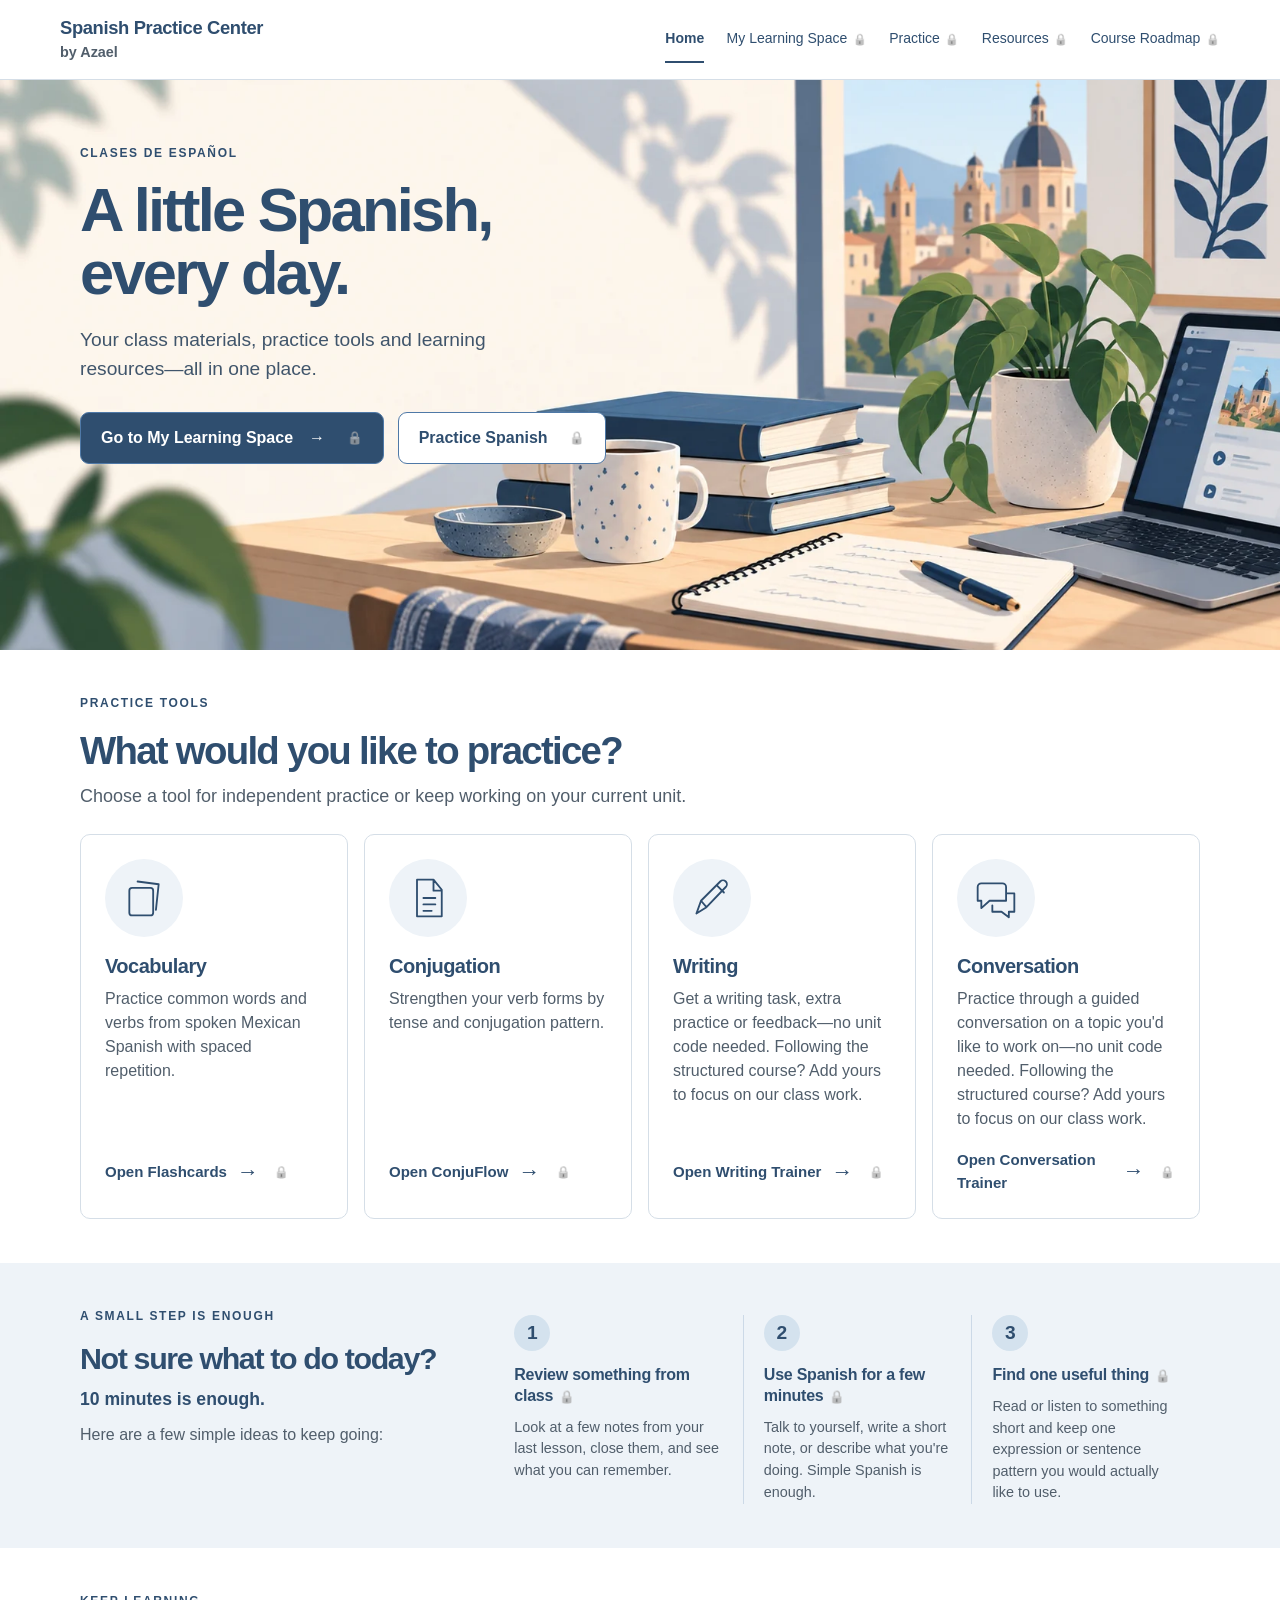
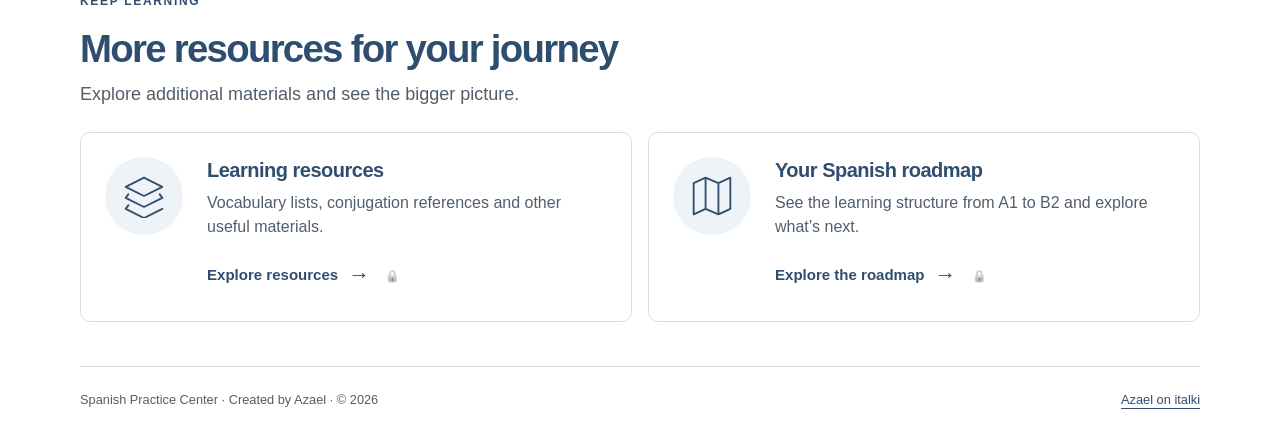
==== index.html @ 6639550e "Update site branding attribution" ====
<!doctype html>
<html lang="en"><head><meta charset="utf-8"><meta name="viewport" content="width=device-width,initial-scale=1"><meta name="robots" content="noindex,nofollow"><meta name="description" content="Your Spanish learning materials, practice tools and course roadmap with Azael."><title>Home · Spanish Practice Center</title><link rel="stylesheet" href="assets/styles.css"><link rel="stylesheet" href="assets/home.css"><script type="module" src="assets/app.js"></script></head>
<body class="home"><a class="skip" href="#main">Skip to content</a><header><div class="header-inner"><a class="brand" href="index.html"><strong>Spanish Practice Center</strong><span>by Azael</span></a><button class="menu-toggle" aria-expanded="false" aria-controls="navigation" hidden>Menu</button><nav id="navigation" aria-label="Main navigation"><a href="index.html" aria-current="page">Home</a><a data-student-access href="my-learning-space.html">My Learning Space</a><a data-student-access href="practice.html">Practice</a><a data-student-access href="resources.html">Resources</a><a data-student-access href="course-roadmap.html">Course Roadmap</a></nav></div></header><main id="main">
<section class="home-hero" aria-labelledby="home-title">
<img class="home-hero-image" src="assets/home-hero.webp" alt="" width="1672" height="941" fetchpriority="high">
<div class="home-container home-hero-content"><p class="eyebrow">CLASES DE ESPAÑOL</p><h1 id="home-title">A little Spanish,<br>every day.</h1><p class="home-lede">Your class materials, practice tools and learning resources—all in one place.</p><div class="home-actions"><a class="home-button home-button-primary" data-student-access href="my-learning-space.html">Go to My Learning Space <span aria-hidden="true">→</span></a><a class="home-button" data-student-access href="practice.html">Practice Spanish</a></div></div>
</section>
<section class="home-container home-section" aria-labelledby="tools-title"><p class="eyebrow">PRACTICE TOOLS</p><h2 id="tools-title">What would you like to practice?</h2><p class="home-section-intro">Choose a tool for independent practice or keep working on your current unit.</p><div class="home-tools">
<article class="home-tool"><span class="home-icon"><svg viewBox="0 0 48 48" fill="none" stroke="currentColor" stroke-width="2" stroke-linejoin="round" stroke-linecap="round" aria-hidden="true"><rect x="8" y="13" width="26" height="30" rx="3"/><path d="m17 6 23 3-3 28"/></svg></span><h3>Vocabulary</h3><p>Practice common words and verbs from spoken Mexican Spanish with spaced repetition.</p><a data-student-access href="/go/flashcards" target="_blank" rel="noopener noreferrer">Open Flashcards <span aria-hidden="true">→</span></a></article>
<article class="home-tool"><span class="home-icon"><svg viewBox="0 0 48 48" fill="none" stroke="currentColor" stroke-width="2" stroke-linejoin="round" stroke-linecap="round" aria-hidden="true"><path d="M12 4h18l9 11v29H12zM30 4v12h9M19 24h13M19 31h13M19 38h9"/></svg></span><h3>Conjugation</h3><p>Strengthen your verb forms by tense and conjugation pattern.</p><a data-student-access href="/go/conjugation" target="_blank" rel="noopener noreferrer">Open ConjuFlow <span aria-hidden="true">→</span></a></article>
<article class="home-tool"><span class="home-icon"><svg viewBox="0 0 48 48" fill="none" stroke="currentColor" stroke-width="2" stroke-linejoin="round" stroke-linecap="round" aria-hidden="true"><path d="m7 41 5-14L33 6a4 4 0 0 1 6 6L18 34zM29 10l8 8M12 27l6 7"/></svg></span><h3>Writing</h3><p>Get a writing task, extra practice or feedback—no unit code needed. Following the structured course? Add yours to focus on our class work.</p><a data-student-access href="/go/writing" target="_blank" rel="noopener noreferrer">Open Writing Trainer <span aria-hidden="true">→</span></a></article>
<article class="home-tool"><span class="home-icon"><svg viewBox="0 0 48 48" fill="none" stroke="currentColor" stroke-width="2" stroke-linejoin="round" stroke-linecap="round" aria-hidden="true"><path d="M8 8h23a4 4 0 0 1 4 4v15H17l-9 8v-8H4V12a4 4 0 0 1 4-4zM35 19h9v20h-6v6l-8-6H20v-7"/></svg></span><h3>Conversation</h3><p>Practice through a guided conversation on a topic you'd like to work on—no unit code needed. Following the structured course? Add yours to focus on our class work.</p><a data-student-access href="/go/conversation" target="_blank" rel="noopener noreferrer">Open Conversation Trainer <span aria-hidden="true">→</span></a></article>
</div></section>
<section class="home-today" aria-labelledby="today-title"><div class="home-container home-today-layout"><div><p class="eyebrow">A SMALL STEP IS ENOUGH</p><h2 id="today-title">Not sure what to do today?</h2><p class="home-ten">10 minutes is enough.</p><p>Here are a few simple ideas to keep going:</p></div><ol class="home-steps">
<li><span class="home-step-number" aria-hidden="true">1</span><h3><a data-student-access href="my-learning-space.html">Review something from class</a></h3><p>Look at a few notes from your last lesson, close them, and see what you can remember.</p></li>
<li><span class="home-step-number" aria-hidden="true">2</span><h3><a data-student-access href="practice.html#writing">Use Spanish for a few minutes</a></h3><p>Talk to yourself, write a short note, or describe what you're doing. Simple Spanish is enough.</p></li>
<li><span class="home-step-number" aria-hidden="true">3</span><h3><a data-student-access href="practice.html#conversation">Find one useful thing</a></h3><p>Read or listen to something short and keep one expression or sentence pattern you would actually like to use.</p></li>
</ol></div></section>
<section class="home-container home-section" aria-labelledby="resources-title"><p class="eyebrow">KEEP LEARNING</p><h2 id="resources-title">More resources for your journey</h2><p class="home-section-intro">Explore additional materials and see the bigger picture.</p><div class="home-resources">
<article class="home-resource"><span class="home-icon"><svg viewBox="0 0 48 48" fill="none" stroke="currentColor" stroke-width="2" stroke-linejoin="round" stroke-linecap="round" aria-hidden="true"><path d="m4 14 20-10 20 10-20 10zM7 22l-3 4 20 10 20-10-3-4M7 34l-3 4 20 10 20-10"/></svg></span><div><h3>Learning resources</h3><p>Vocabulary lists, conjugation references and other useful materials.</p><a data-student-access href="resources.html">Explore resources <span aria-hidden="true">→</span></a></div></article>
<article class="home-resource"><span class="home-icon"><svg viewBox="0 0 48 48" fill="none" stroke="currentColor" stroke-width="2" stroke-linejoin="round" stroke-linecap="round" aria-hidden="true"><path d="m4 10 13-6 14 6 13-6v34l-13 6-14-6-13 6zM17 4v34M31 10v34"/></svg></span><div><h3>Your Spanish roadmap</h3><p>See the learning structure from A1 to B2 and explore what’s next.</p><a data-student-access href="course-roadmap.html">Explore the roadmap <span aria-hidden="true">→</span></a></div></article>
</div></section></main><footer><span>Spanish Practice Center · Created by Azael · © 2026</span><a class="" href="https://www.italki.com/en/teacher/1284133">Azael on italki</a></footer></body></html>
---- assets/styles.css ----
:root{--ink:#1c1c1c;--blue:#2f4e6f;--accent:#4f79a7;--paper:#f9f9f9;--soft:#eef3f8;--line:#d5dee7;--muted:#515e6b;font-family:Arial,Helvetica,sans-serif;color:var(--ink);background:var(--paper);font-size:16px;line-height:1.6}*{box-sizing:border-box}body{margin:0}a{color:var(--blue);text-underline-offset:4px}a:hover{text-decoration-thickness:2px}a,button,input,summary{-webkit-tap-highlight-color:transparent}a:focus-visible,button:focus-visible,summary:focus-visible,input:focus-visible{outline:3px solid #986019;outline-offset:5px}button,input{font:inherit}button,summary{cursor:pointer}.skip{position:absolute;top:-100px;left:1rem;padding:.7rem 1rem;background:white;z-index:10}.skip:focus{top:1rem}header{border-bottom:1px solid var(--line);background:#fff}.header-inner{max-width:1200px;margin:auto;padding:1.15rem 1.25rem;display:flex;align-items:center;justify-content:space-between;gap:2rem}.brand{text-decoration:none;line-height:1.35;flex-shrink:0}.brand strong{display:block;font-size:1.15rem;letter-spacing:-.02em}.brand span{font-size:.9rem;color:var(--muted);font-weight:600}nav{display:flex;gap:1.4rem;align-items:center}nav a{text-decoration:none;font-size:.875rem;padding:.7rem 0;border-bottom:2px solid transparent}nav a[aria-current=page]{border-color:var(--blue);font-weight:bold}nav a:hover{border-color:var(--accent)}main{max-width:1160px;margin:auto;padding:3rem 1.25rem 4rem;min-height:75vh}.intro{margin-bottom:2rem;max-width:780px}.eyebrow{text-transform:uppercase;font-size:.8125rem;font-weight:700;letter-spacing:.12em;color:var(--blue);margin:0 0 .65rem}h1{font-size:clamp(2rem,4.5vw,3.4rem);letter-spacing:-.045em;line-height:1.12;font-weight:700;color:var(--blue);margin:0 0 1rem}h2{font-size:1.55rem;letter-spacing:-.025em;line-height:1.25;margin:0 0 .8rem}h3{font-size:1.075rem;line-height:1.4;margin:0 0 .35rem}p{margin:0 0 1rem}.lede{font-size:1.125rem;color:var(--muted);max-width:680px}.primary-grid,.tool-grid{display:grid;grid-template-columns:repeat(2,minmax(0,1fr));gap:1.25rem}.primary-card{padding:2rem;text-decoration:none;border:1px solid var(--line);border-radius:5px;display:flex;flex-direction:column;transition:border-color .15s,transform .15s}.primary-card:hover{transform:translateY(-2px);border-color:var(--accent)}.primary-card h2{font-size:1.9rem}.primary-card p:not(.eyebrow){max-width:390px}.primary-card.dark{background:var(--blue);color:white;border-color:var(--blue)}.dark .eyebrow{color:#dbe7f3}.primary-card.light{background:var(--soft);color:var(--blue)}.action{display:flex;justify-content:space-between;gap:1rem;font-weight:bold;margin-top:auto;padding-top:1.4rem}.today{display:grid;grid-template-columns:1fr 1fr;gap:3rem;margin-top:2.7rem;padding-bottom:2rem;border-bottom:1px solid var(--line)}.today p:not(.eyebrow){color:var(--muted);max-width:400px}.today ol{margin:0;padding-left:1.5rem}.today li{padding:.35rem 0 .6rem .3rem}.quick{padding-top:1.8rem}.quick>div{display:grid;grid-template-columns:1fr 1fr;gap:2rem}.quick a{text-decoration:none}.quick strong,.quick span{display:block}.quick span{font-size:.9375rem;color:var(--muted)}footer{max-width:1160px;margin:auto;border-top:1px solid var(--line);padding:1.4rem 1.25rem 2rem;display:flex;justify-content:space-between;gap:1rem;font-size:.9rem;color:var(--muted);font-weight:500}.lookup{display:grid;grid-template-columns:1.25fr 1fr;border:1px solid var(--line);background:white;border-radius:5px;overflow:hidden}.lookup>div{padding:2.3rem}.lookup aside{background:var(--soft);padding:2.3rem}.lookup form{margin-top:1.5rem;max-width:400px}label{display:block;font-weight:bold;margin-bottom:.4rem}input{width:100%;border:1px solid #7d8d9f;border-radius:3px;padding:.7rem .9rem;background:white;color:var(--ink)}input[aria-invalid=true]{border:2px solid #a32929}.button{display:inline-block;margin-top:1rem;border:1px solid var(--blue);border-radius:3px;background:var(--blue);color:#fff;padding:.75rem 1rem;text-decoration:none;font-weight:bold}.button:hover{background:#233d59}.button:disabled{opacity:.65;cursor:wait}#lookup-message{margin-top:1rem;font-size:.9375rem}#lookup-message:empty{display:none}.tool-card{padding:1.8rem;background:white;border:1px solid var(--line);border-top:3px solid var(--blue);border-radius:3px;display:flex;flex-direction:column}.tool-card p:not(.eyebrow){color:var(--muted)}.text-link{font-weight:bold;margin-top:auto}.note{margin-top:1.5rem;color:var(--muted);font-size:.9375rem}.resource-section{margin-top:2.2rem}.resource-list{border-top:1px solid var(--line)}.resource-row{display:flex;align-items:center;justify-content:space-between;gap:2rem;padding:1.2rem 0;border-bottom:1px solid var(--line);text-decoration:none}.resource-row p{margin:0;color:var(--muted);font-size:.9375rem}.resource-row:hover h3{text-decoration:underline}.pending{font-size:.8125rem;white-space:nowrap;color:var(--muted);background:#e9eef4;padding:.2rem .6rem;border-radius:3px}.roadmap-link{margin-top:2rem;padding:1.5rem;background:var(--soft)}.level-links{display:flex;gap:.75rem;margin:1.6rem 0 2.3rem}.level-links a{border:1px solid var(--line);padding:.45rem 1.2rem;text-decoration:none;font-weight:bold;border-radius:3px;background:#fff}.level-links a:hover{background:var(--soft)}.roadmap section{margin-bottom:2.6rem;scroll-margin-top:1rem}.level-heading{padding:1rem 1.2rem;background:var(--blue);color:white;border-radius:3px 3px 0 0}.level-heading h2{font-size:1.1rem;letter-spacing:.015em;margin:0}.roadmap details{background:white;border:1px solid var(--line);border-top:0}.roadmap summary{padding:1rem 1.25rem;font-weight:bold;color:var(--blue)}.roadmap summary:hover{background:var(--soft)}.roadmap details p{margin:0;padding:0 1.25rem 1.2rem 2.4rem;color:var(--muted)}.menu-toggle{padding:.5rem .8rem;color:var(--blue);background:white;border:1px solid var(--line);border-radius:3px}[hidden]{display:none!important}@media(max-width:980px){.header-inner{flex-wrap:wrap;gap:.8rem}nav{width:100%;justify-content:space-between;gap:1rem}.primary-card{padding:1.6rem}main{padding-top:2rem}}@media(max-width:640px){.header-inner{gap:1rem}.brand strong{font-size:1rem}.menu-toggle:not([hidden]){display:block}nav{flex-direction:column;align-items:stretch;gap:0}nav a{padding:.7rem .4rem}main{padding:1.8rem 1.25rem 3rem}.intro{margin-bottom:1.5rem}.lede{font-size:1rem}.primary-grid,.tool-grid,.today,.quick>div,.lookup{grid-template-columns:1fr}.primary-card{padding:1.5rem}.primary-card h2{font-size:1.65rem}.today{gap:1rem;margin-top:2rem}.quick>div{gap:1.2rem}.lookup>div,.lookup aside{padding:1.5rem}.resource-row{align-items:flex-start;gap:.6rem;flex-direction:column}.pending{white-space:normal}.level-links{gap:.5rem;justify-content:space-between}.level-links a{padding:.45rem .9rem}.roadmap summary{padding:1rem}.level-heading{padding:1rem}.roadmap details p{padding:0 1rem 1rem 1.4rem}footer{flex-direction:column}.tool-card{padding:1.5rem}}@media(prefers-reduced-motion:reduce){*,*:before,*:after{transition:none!important;scroll-behavior:auto!important}}
---- assets/home.css ----
/* Home-only presentation; shared pages and behavior are unchanged. */
.home { background: #fff; color: #515e6b; }
.home main { max-width: none; padding: 0; }
.home .header-inner { max-width: 1200px; padding-block: 1rem; }
.home-container { width: min(100% - 48px, 1120px); margin-inline: auto; }
.home .eyebrow { color: #2f4e6f; font-size: .75rem; letter-spacing: .14em; margin: 0 0 16px; font-weight: 700; }
.home h1, .home h2, .home h3 { color: #2f4e6f; }
.home h2 { font-size: clamp(1.65rem, 3vw, 2.5rem); line-height: 1.15; letter-spacing: -.045em; margin: 0 0 10px; }
.home h3 { font-size: 1.25rem; line-height: 1.3; letter-spacing: -.025em; margin: 0 0 8px; }
.home p { margin-top: 0; }
.home-hero { min-height: 570px; position: relative; isolation: isolate; background: #f8f5ed; overflow: hidden; }
.home-hero-image { position: absolute; inset: 0; width: 100%; height: 100%; object-fit: cover; object-position: center; z-index: -1; }
.home-hero-content { padding-block: 64px 80px; }
.home h1 { font-size: clamp(2.7rem, 4.8vw, 4rem); line-height: 1.02; letter-spacing: -.045em; margin: 0 0 22px; }
.home-lede { max-width: 440px; font-size: 1.2rem; line-height: 1.5; margin-bottom: 28px; color: #40556b; }
.home-actions { display: flex; flex-wrap: wrap; gap: 14px; max-width: 550px; }
.home-button { display: inline-flex; align-items: center; justify-content: center; gap: 16px; border: 1px solid #4f79a7; border-radius: 9px; padding: 13px 20px; color: #2f4e6f; background: #fff; text-decoration: none; font-weight: 600; line-height: 1.5; }
.home-button-primary { background: #2f4e6f; color: #fff; }
.home-button:hover { background: #eef3f8; text-decoration: none; }
.home-button-primary:hover { background: #24415e; }
.home-section { padding-block: 44px; }
.home-section-intro { font-size: 1.125rem; line-height: 1.5; margin-bottom: 24px; }
.home-tools { display: grid; grid-template-columns: repeat(4, minmax(0, 1fr)); gap: 16px; }
.home-tool, .home-resource { border: 1px solid #d5dee7; border-radius: 10px; padding: 24px; background: #fff; }
.home-tool { display: flex; flex-direction: column; }
.home-icon { width: 78px; height: 78px; border-radius: 50%; background: #eef3f8; color: #2f4e6f; display: grid; place-items: center; flex-shrink: 0; margin-bottom: 16px; }
.home-icon svg { width: 44px; height: 44px; }
.home-tool p { line-height: 1.5; margin-bottom: 18px; }
.home-tool > a { margin-top: auto; }
.home-tool > a, .home-resource a { min-height: 44px; }
.home [data-student-access]::after { content: "🔒"; margin-left: .35rem; font-size: .78em; line-height: 1; filter: grayscale(1); opacity: .72; }
.home.student-authenticated [data-student-access]::after { display: none; }
.home-tool > a, .home-resource a { display: inline-flex; align-items: center; gap: 10px; color: #2f4e6f; font-size: .94rem; font-weight: 600; text-decoration: none; line-height: 1.5; }
.home-tool > a span, .home-resource a span { font-size: 1.35rem; flex-shrink: 0; }
.home-tool > a:hover, .home-resource a:hover, .home-steps a:hover { text-decoration: underline; text-underline-offset: 4px; }
.home-today { padding-block: 44px; background: #eef3f8; }
.home-today-layout { display: grid; grid-template-columns: 1.15fr 2fr; gap: 40px; }
.home-today h2 { font-size: 1.9rem; }
.home-today .home-ten { font-weight: 700; color: #2f4e6f; font-size: 1.1rem; margin-bottom: 10px; }
.home-today p { line-height: 1.5; margin-bottom: 0; }
.home-steps { display: grid; grid-template-columns: repeat(3, minmax(0, 1fr)); list-style: none; padding: 8px 0 0; margin: 0; }
.home-steps li { padding-inline: 20px; border-left: 1px solid #ccd9e7; }
.home-steps li:first-child { padding-left: 0; border-left: 0; }
.home-step-number { display: grid; place-items: center; width: 36px; height: 36px; border-radius: 50%; background: #d4e2ee; color: #2f4e6f; font-size: 1.2rem; font-weight: 700; margin-bottom: 14px; }
.home-steps h3 { font-size: 1rem; margin-bottom: 10px; letter-spacing: -.015em; }
.home-steps a { color: inherit; text-decoration: none; }
.home-steps p { font-size: .9rem; }
.home-resources { display: grid; grid-template-columns: repeat(2, minmax(0, 1fr)); gap: 16px; }
.home-resource { display: flex; align-items: flex-start; gap: 24px; }
.home-resource p { line-height: 1.5; margin-bottom: 14px; }
.home footer { max-width: 1120px; padding-inline: 0; width: calc(100% - 48px); font-size: .8rem; }
@media (max-width: 1100px) {
  .home-tool { padding: 20px; }
  .home-today-layout { grid-template-columns: 1fr 2fr; gap: 24px; }
  .home-hero-content { padding-top: 56px; }
  .home-actions { max-width: 480px; }
}
@media (max-width: 900px) {
  .home-tools { grid-template-columns: repeat(2, minmax(0, 1fr)); }
  .home-hero { min-height: 520px; }
  .home-hero-image { object-position: 42% center; opacity: .55; }
  .home-today-layout { grid-template-columns: 1fr; }
  .home-resource { flex-direction: column; gap: 0; }
}
@media (max-width: 640px) {
  .home-container { width: calc(100% - 40px); }
  .home .header-inner { padding: 16px 20px; }
  .home-hero { min-height: 0; display: flex; flex-direction: column; }
  .home-hero-content { padding-block: 36px 32px; }
  .home h1 { font-size: clamp(2.45rem, 10.5vw, 3.4rem); }
  .home-lede { font-size: 1.075rem; }
  .home-actions { flex-direction: column; gap: 12px; }
  .home-button { width: 100%; }
  .home-hero-image { position: static; order: 2; height: 220px; object-position: right 64%; opacity: 1; }
  .home-section, .home-today { padding-block: 36px; }
  .home-tools, .home-resources, .home-steps { grid-template-columns: 1fr; }
  .home-tool { padding: 24px; }
  .home-steps { gap: 22px; }
  .home-steps li, .home-steps li:first-child { padding: 0 0 0 52px; border: 0; position: relative; }
  .home-step-number { position: absolute; left: 0; top: 0; }
  .home-resource { padding: 24px; }
  .home footer { width: calc(100% - 40px); }
}
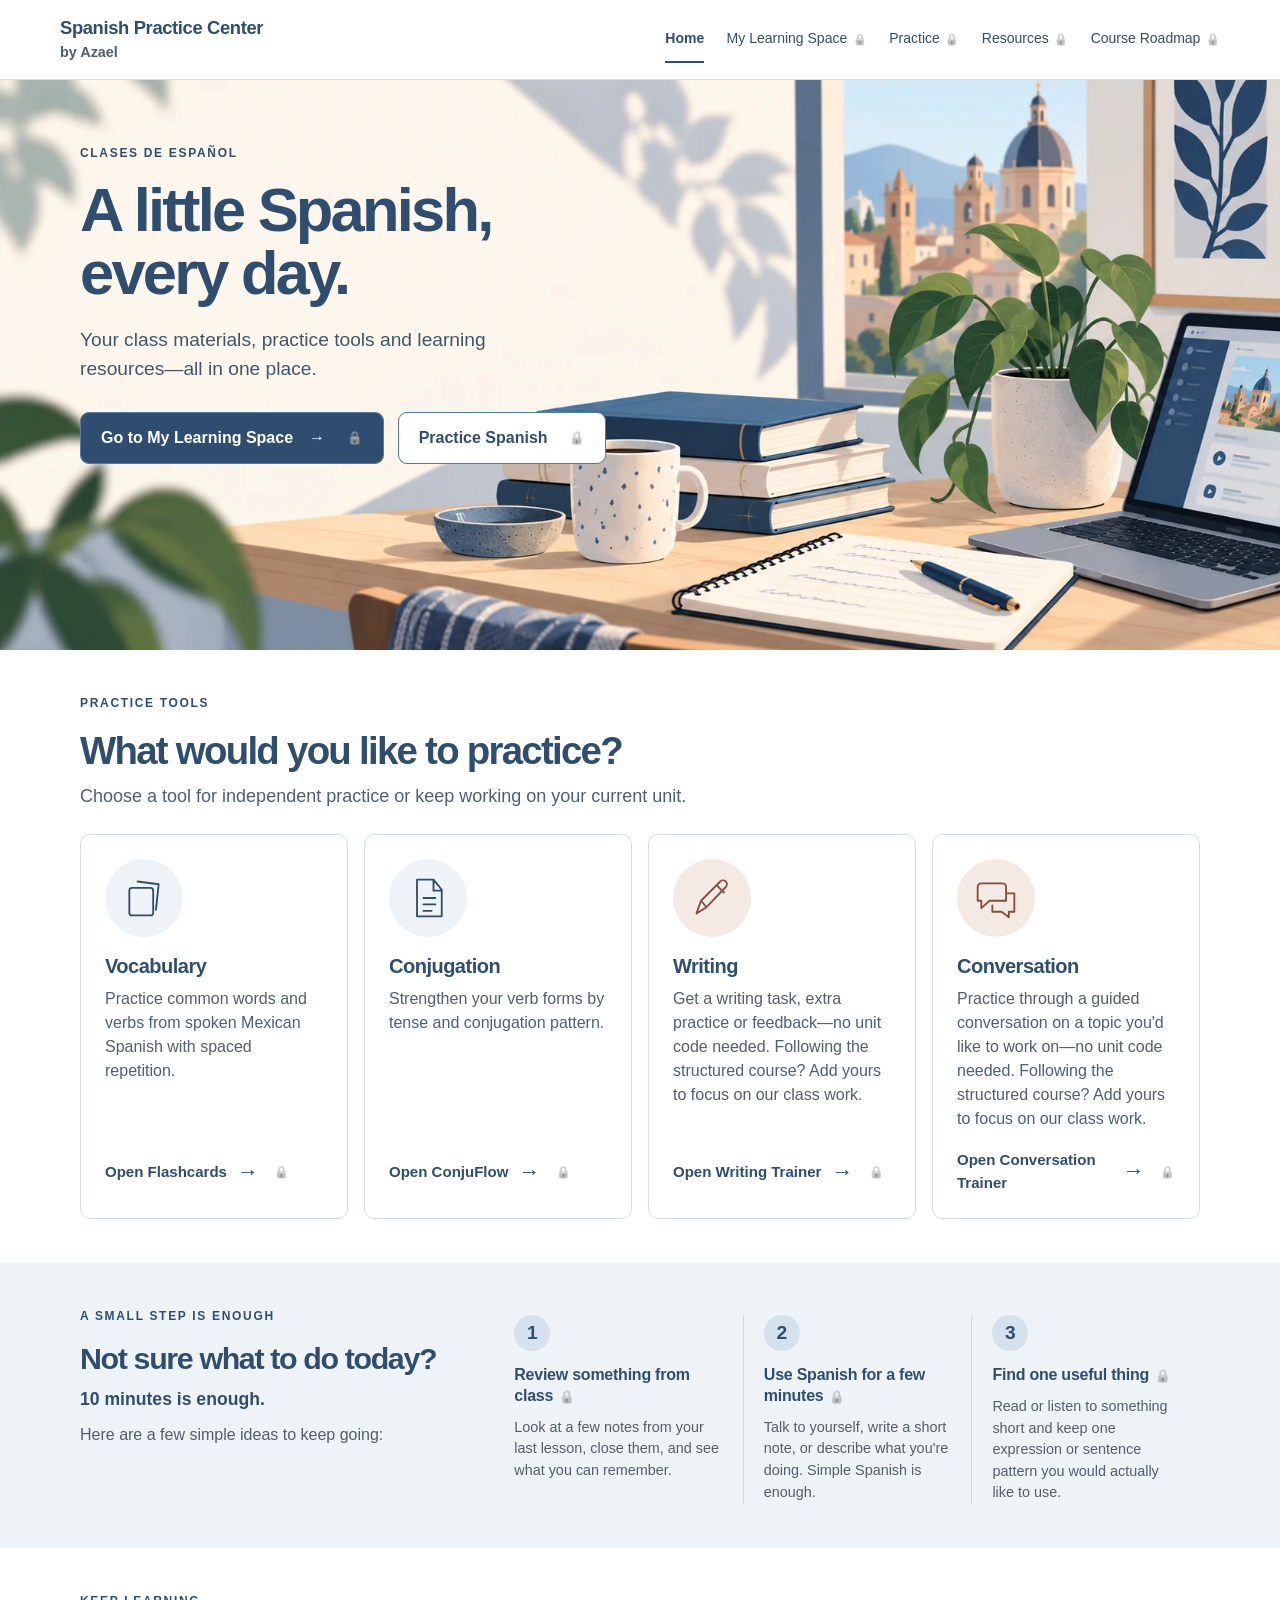
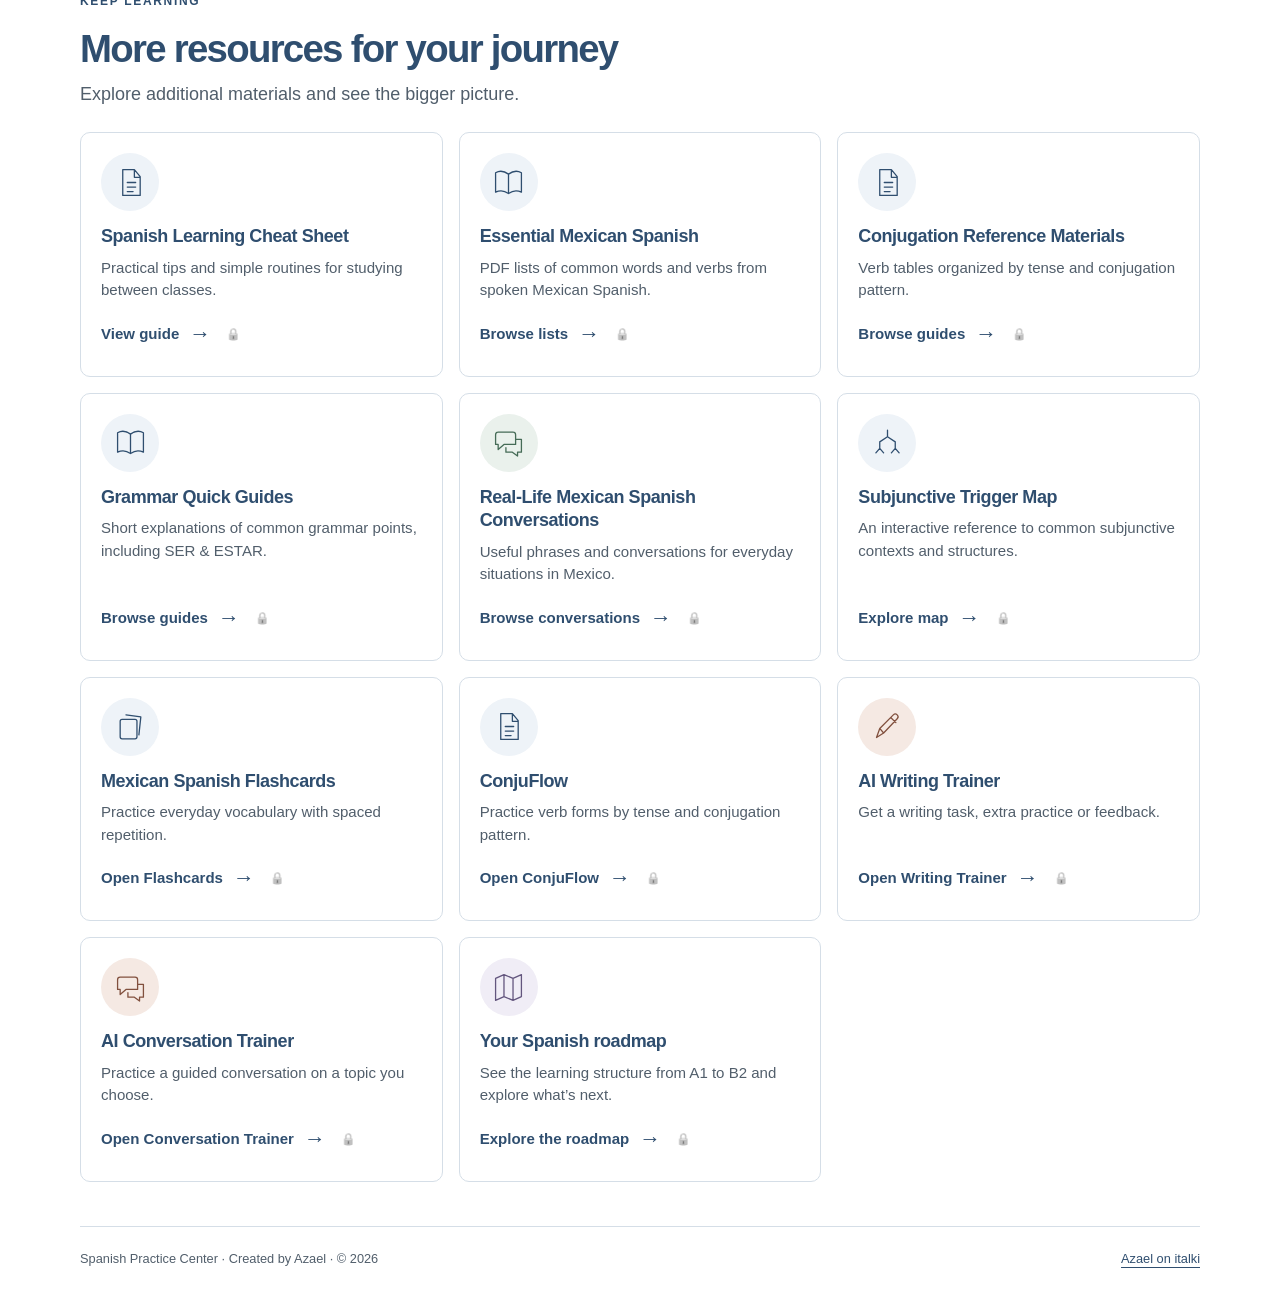
==== commit ae91f49b: "Refine Home colors and expand resource catalog" ====
--- a/index.html
+++ b/index.html
@@ -1,15 +1,15 @@
 <!doctype html>
 <html lang="en"><head><meta charset="utf-8"><meta name="viewport" content="width=device-width,initial-scale=1"><meta name="robots" content="noindex,nofollow"><meta name="description" content="Your Spanish learning materials, practice tools and course roadmap with Azael."><title>Home · Spanish Practice Center</title><link rel="stylesheet" href="assets/styles.css"><link rel="stylesheet" href="assets/home.css"><script type="module" src="assets/app.js"></script></head>
-<body class="home"><a class="skip" href="#main">Skip to content</a><header><div class="header-inner"><a class="brand" href="index.html"><strong>Spanish Practice Center</strong><span>by Azael</span></a><button class="menu-toggle" aria-expanded="false" aria-controls="navigation" hidden>Menu</button><nav id="navigation" aria-label="Main navigation"><a href="index.html" aria-current="page">Home</a><a data-student-access href="my-learning-space.html">My Learning Space</a><a data-student-access href="practice.html">Practice</a><a data-student-access href="resources.html">Resources</a><a data-student-access href="course-roadmap.html">Course Roadmap</a></nav></div></header><main id="main">
+<body class="home"><a class="skip" href="#main">Skip to content</a><span class="sr-only" id="new-tab-description">Opens in a new tab</span><header><div class="header-inner"><a class="brand" href="index.html"><strong>Spanish Practice Center</strong><span>by Azael</span></a><button class="menu-toggle" aria-expanded="false" aria-controls="navigation" hidden>Menu</button><nav id="navigation" aria-label="Main navigation"><a href="index.html" aria-current="page">Home</a><a data-student-access href="my-learning-space.html">My Learning Space</a><a data-student-access href="practice.html">Practice</a><a data-student-access href="resources.html">Resources</a><a data-student-access href="course-roadmap.html">Course Roadmap</a></nav></div></header><main id="main">
 <section class="home-hero" aria-labelledby="home-title">
 <img class="home-hero-image" src="assets/home-hero.webp" alt="" width="1672" height="941" fetchpriority="high">
 <div class="home-container home-hero-content"><p class="eyebrow">CLASES DE ESPAÑOL</p><h1 id="home-title">A little Spanish,<br>every day.</h1><p class="home-lede">Your class materials, practice tools and learning resources—all in one place.</p><div class="home-actions"><a class="home-button home-button-primary" data-student-access href="my-learning-space.html">Go to My Learning Space <span aria-hidden="true">→</span></a><a class="home-button" data-student-access href="practice.html">Practice Spanish</a></div></div>
 </section>
 <section class="home-container home-section" aria-labelledby="tools-title"><p class="eyebrow">PRACTICE TOOLS</p><h2 id="tools-title">What would you like to practice?</h2><p class="home-section-intro">Choose a tool for independent practice or keep working on your current unit.</p><div class="home-tools">
-<article class="home-tool"><span class="home-icon"><svg viewBox="0 0 48 48" fill="none" stroke="currentColor" stroke-width="2" stroke-linejoin="round" stroke-linecap="round" aria-hidden="true"><rect x="8" y="13" width="26" height="30" rx="3"/><path d="m17 6 23 3-3 28"/></svg></span><h3>Vocabulary</h3><p>Practice common words and verbs from spoken Mexican Spanish with spaced repetition.</p><a data-student-access href="/go/flashcards" target="_blank" rel="noopener noreferrer">Open Flashcards <span aria-hidden="true">→</span></a></article>
-<article class="home-tool"><span class="home-icon"><svg viewBox="0 0 48 48" fill="none" stroke="currentColor" stroke-width="2" stroke-linejoin="round" stroke-linecap="round" aria-hidden="true"><path d="M12 4h18l9 11v29H12zM30 4v12h9M19 24h13M19 31h13M19 38h9"/></svg></span><h3>Conjugation</h3><p>Strengthen your verb forms by tense and conjugation pattern.</p><a data-student-access href="/go/conjugation" target="_blank" rel="noopener noreferrer">Open ConjuFlow <span aria-hidden="true">→</span></a></article>
-<article class="home-tool"><span class="home-icon"><svg viewBox="0 0 48 48" fill="none" stroke="currentColor" stroke-width="2" stroke-linejoin="round" stroke-linecap="round" aria-hidden="true"><path d="m7 41 5-14L33 6a4 4 0 0 1 6 6L18 34zM29 10l8 8M12 27l6 7"/></svg></span><h3>Writing</h3><p>Get a writing task, extra practice or feedback—no unit code needed. Following the structured course? Add yours to focus on our class work.</p><a data-student-access href="/go/writing" target="_blank" rel="noopener noreferrer">Open Writing Trainer <span aria-hidden="true">→</span></a></article>
-<article class="home-tool"><span class="home-icon"><svg viewBox="0 0 48 48" fill="none" stroke="currentColor" stroke-width="2" stroke-linejoin="round" stroke-linecap="round" aria-hidden="true"><path d="M8 8h23a4 4 0 0 1 4 4v15H17l-9 8v-8H4V12a4 4 0 0 1 4-4zM35 19h9v20h-6v6l-8-6H20v-7"/></svg></span><h3>Conversation</h3><p>Practice through a guided conversation on a topic you'd like to work on—no unit code needed. Following the structured course? Add yours to focus on our class work.</p><a data-student-access href="/go/conversation" target="_blank" rel="noopener noreferrer">Open Conversation Trainer <span aria-hidden="true">→</span></a></article>
+<article class="home-tool tone-blue"><span class="home-icon"><svg viewBox="0 0 48 48" fill="none" stroke="currentColor" stroke-width="2" stroke-linejoin="round" stroke-linecap="round" aria-hidden="true"><rect x="8" y="13" width="26" height="30" rx="3"/><path d="m17 6 23 3-3 28"/></svg></span><h3>Vocabulary</h3><p>Practice common words and verbs from spoken Mexican Spanish with spaced repetition.</p><a data-student-access href="/go/flashcards" target="_blank" rel="noopener noreferrer" aria-describedby="new-tab-description">Open Flashcards <span aria-hidden="true">→</span></a></article>
+<article class="home-tool tone-blue"><span class="home-icon"><svg viewBox="0 0 48 48" fill="none" stroke="currentColor" stroke-width="2" stroke-linejoin="round" stroke-linecap="round" aria-hidden="true"><path d="M12 4h18l9 11v29H12zM30 4v12h9M19 24h13M19 31h13M19 38h9"/></svg></span><h3>Conjugation</h3><p>Strengthen your verb forms by tense and conjugation pattern.</p><a data-student-access href="/go/conjugation" target="_blank" rel="noopener noreferrer" aria-describedby="new-tab-description">Open ConjuFlow <span aria-hidden="true">→</span></a></article>
+<article class="home-tool tone-terracotta"><span class="home-icon"><svg viewBox="0 0 48 48" fill="none" stroke="currentColor" stroke-width="2" stroke-linejoin="round" stroke-linecap="round" aria-hidden="true"><path d="m7 41 5-14L33 6a4 4 0 0 1 6 6L18 34zM29 10l8 8M12 27l6 7"/></svg></span><h3>Writing</h3><p>Get a writing task, extra practice or feedback—no unit code needed. Following the structured course? Add yours to focus on our class work.</p><a data-student-access href="/go/writing" target="_blank" rel="noopener noreferrer" aria-describedby="new-tab-description">Open Writing Trainer <span aria-hidden="true">→</span></a></article>
+<article class="home-tool tone-terracotta"><span class="home-icon"><svg viewBox="0 0 48 48" fill="none" stroke="currentColor" stroke-width="2" stroke-linejoin="round" stroke-linecap="round" aria-hidden="true"><path d="M8 8h23a4 4 0 0 1 4 4v15H17l-9 8v-8H4V12a4 4 0 0 1 4-4zM35 19h9v20h-6v6l-8-6H20v-7"/></svg></span><h3>Conversation</h3><p>Practice through a guided conversation on a topic you'd like to work on—no unit code needed. Following the structured course? Add yours to focus on our class work.</p><a data-student-access href="/go/conversation" target="_blank" rel="noopener noreferrer" aria-describedby="new-tab-description">Open Conversation Trainer <span aria-hidden="true">→</span></a></article>
 </div></section>
 <section class="home-today" aria-labelledby="today-title"><div class="home-container home-today-layout"><div><p class="eyebrow">A SMALL STEP IS ENOUGH</p><h2 id="today-title">Not sure what to do today?</h2><p class="home-ten">10 minutes is enough.</p><p>Here are a few simple ideas to keep going:</p></div><ol class="home-steps">
 <li><span class="home-step-number" aria-hidden="true">1</span><h3><a data-student-access href="my-learning-space.html">Review something from class</a></h3><p>Look at a few notes from your last lesson, close them, and see what you can remember.</p></li>
@@ -17,6 +17,15 @@
 <li><span class="home-step-number" aria-hidden="true">3</span><h3><a data-student-access href="practice.html#conversation">Find one useful thing</a></h3><p>Read or listen to something short and keep one expression or sentence pattern you would actually like to use.</p></li>
 </ol></div></section>
 <section class="home-container home-section" aria-labelledby="resources-title"><p class="eyebrow">KEEP LEARNING</p><h2 id="resources-title">More resources for your journey</h2><p class="home-section-intro">Explore additional materials and see the bigger picture.</p><div class="home-resources">
-<article class="home-resource"><span class="home-icon"><svg viewBox="0 0 48 48" fill="none" stroke="currentColor" stroke-width="2" stroke-linejoin="round" stroke-linecap="round" aria-hidden="true"><path d="m4 14 20-10 20 10-20 10zM7 22l-3 4 20 10 20-10-3-4M7 34l-3 4 20 10 20-10"/></svg></span><div><h3>Learning resources</h3><p>Vocabulary lists, conjugation references and other useful materials.</p><a data-student-access href="resources.html">Explore resources <span aria-hidden="true">→</span></a></div></article>
-<article class="home-resource"><span class="home-icon"><svg viewBox="0 0 48 48" fill="none" stroke="currentColor" stroke-width="2" stroke-linejoin="round" stroke-linecap="round" aria-hidden="true"><path d="m4 10 13-6 14 6 13-6v34l-13 6-14-6-13 6zM17 4v34M31 10v34"/></svg></span><div><h3>Your Spanish roadmap</h3><p>See the learning structure from A1 to B2 and explore what’s next.</p><a data-student-access href="course-roadmap.html">Explore the roadmap <span aria-hidden="true">→</span></a></div></article>
+<article class="home-resource tone-blue"><span class="home-icon"><svg viewBox="0 0 48 48" fill="none" stroke="currentColor" stroke-width="2" stroke-linejoin="round" stroke-linecap="round" aria-hidden="true"><path d="M12 4h18l9 11v29H12zM30 4v12h9M19 24h13M19 31h13M19 38h9"/></svg></span><div class="home-resource-copy"><h3>Spanish Learning Cheat Sheet</h3><p>Practical tips and simple routines for studying between classes.</p><a data-student-access href="resources.html#cheat-sheet-title">View guide <span aria-hidden="true">→</span></a></div></article>
+<article class="home-resource tone-blue"><span class="home-icon"><svg viewBox="0 0 48 48" fill="none" stroke="currentColor" stroke-width="2" stroke-linejoin="round" stroke-linecap="round" aria-hidden="true"><path d="M24 11C17 6 9 6 4 9v30c6-3 13-3 20 2 7-5 14-5 20-2V9c-5-3-13-3-20 2v30"/></svg></span><div class="home-resource-copy"><h3>Essential Mexican Spanish</h3><p>PDF lists of common words and verbs from spoken Mexican Spanish.</p><a data-student-access href="resources.html#vocabulary-title">Browse lists <span aria-hidden="true">→</span></a></div></article>
+<article class="home-resource tone-blue"><span class="home-icon"><svg viewBox="0 0 48 48" fill="none" stroke="currentColor" stroke-width="2" stroke-linejoin="round" stroke-linecap="round" aria-hidden="true"><path d="M12 4h18l9 11v29H12zM30 4v12h9M19 24h13M19 31h13M19 38h9"/></svg></span><div class="home-resource-copy"><h3>Conjugation Reference Materials</h3><p>Verb tables organized by tense and conjugation pattern.</p><a data-student-access href="resources.html#conjugation-title">Browse guides <span aria-hidden="true">→</span></a></div></article>
+<article class="home-resource tone-blue"><span class="home-icon"><svg viewBox="0 0 48 48" fill="none" stroke="currentColor" stroke-width="2" stroke-linejoin="round" stroke-linecap="round" aria-hidden="true"><path d="M24 11C17 6 9 6 4 9v30c6-3 13-3 20 2 7-5 14-5 20-2V9c-5-3-13-3-20 2v30"/></svg></span><div class="home-resource-copy"><h3>Grammar Quick Guides</h3><p>Short explanations of common grammar points, including SER &amp; ESTAR.</p><a data-student-access href="resources.html#grammar-quick-guides-title">Browse guides <span aria-hidden="true">→</span></a></div></article>
+<article class="home-resource tone-sage"><span class="home-icon"><svg viewBox="0 0 48 48" fill="none" stroke="currentColor" stroke-width="2" stroke-linejoin="round" stroke-linecap="round" aria-hidden="true"><path d="M8 8h23a4 4 0 0 1 4 4v15H17l-9 8v-8H4V12a4 4 0 0 1 4-4zM35 19h9v20h-6v6l-8-6H20v-7"/></svg></span><div class="home-resource-copy"><h3>Real-Life Mexican Spanish Conversations</h3><p>Useful phrases and conversations for everyday situations in Mexico.</p><a data-student-access href="resources.html#real-life-conversations-title">Browse conversations <span aria-hidden="true">→</span></a></div></article>
+<article class="home-resource tone-blue"><span class="home-icon"><svg viewBox="0 0 48 48" fill="none" stroke="currentColor" stroke-width="2" stroke-linejoin="round" stroke-linecap="round" aria-hidden="true"><path d="M24 5v10m0 0-12 8m12-8 12 8M12 23v10m24-10v10M12 33l-6 7m6-7 6 7m18-7-6 7m6-7 6 7"/></svg></span><div class="home-resource-copy"><h3>Subjunctive Trigger Map</h3><p>An interactive reference to common subjunctive contexts and structures.</p><a data-student-access href="resources.html#subjunctive-map-title">Explore map <span aria-hidden="true">→</span></a></div></article>
+<article class="home-resource tone-blue"><span class="home-icon"><svg viewBox="0 0 48 48" fill="none" stroke="currentColor" stroke-width="2" stroke-linejoin="round" stroke-linecap="round" aria-hidden="true"><rect x="8" y="13" width="26" height="30" rx="3"/><path d="m17 6 23 3-3 28"/></svg></span><div class="home-resource-copy"><h3>Mexican Spanish Flashcards</h3><p>Practice everyday vocabulary with spaced repetition.</p><a data-student-access href="/go/flashcards" target="_blank" rel="noopener noreferrer" aria-describedby="new-tab-description">Open Flashcards <span aria-hidden="true">→</span></a></div></article>
+<article class="home-resource tone-blue"><span class="home-icon"><svg viewBox="0 0 48 48" fill="none" stroke="currentColor" stroke-width="2" stroke-linejoin="round" stroke-linecap="round" aria-hidden="true"><path d="M12 4h18l9 11v29H12zM30 4v12h9M19 24h13M19 31h13M19 38h9"/></svg></span><div class="home-resource-copy"><h3>ConjuFlow</h3><p>Practice verb forms by tense and conjugation pattern.</p><a data-student-access href="/go/conjugation" target="_blank" rel="noopener noreferrer" aria-describedby="new-tab-description">Open ConjuFlow <span aria-hidden="true">→</span></a></div></article>
+<article class="home-resource tone-terracotta"><span class="home-icon"><svg viewBox="0 0 48 48" fill="none" stroke="currentColor" stroke-width="2" stroke-linejoin="round" stroke-linecap="round" aria-hidden="true"><path d="m7 41 5-14L33 6a4 4 0 0 1 6 6L18 34zM29 10l8 8M12 27l6 7"/></svg></span><div class="home-resource-copy"><h3>AI Writing Trainer</h3><p>Get a writing task, extra practice or feedback.</p><a data-student-access href="/go/writing" target="_blank" rel="noopener noreferrer" aria-describedby="new-tab-description">Open Writing Trainer <span aria-hidden="true">→</span></a></div></article>
+<article class="home-resource tone-terracotta"><span class="home-icon"><svg viewBox="0 0 48 48" fill="none" stroke="currentColor" stroke-width="2" stroke-linejoin="round" stroke-linecap="round" aria-hidden="true"><path d="M8 8h23a4 4 0 0 1 4 4v15H17l-9 8v-8H4V12a4 4 0 0 1 4-4zM35 19h9v20h-6v6l-8-6H20v-7"/></svg></span><div class="home-resource-copy"><h3>AI Conversation Trainer</h3><p>Practice a guided conversation on a topic you choose.</p><a data-student-access href="/go/conversation" target="_blank" rel="noopener noreferrer" aria-describedby="new-tab-description">Open Conversation Trainer <span aria-hidden="true">→</span></a></div></article>
+<article class="home-resource tone-lavender"><span class="home-icon"><svg viewBox="0 0 48 48" fill="none" stroke="currentColor" stroke-width="2" stroke-linejoin="round" stroke-linecap="round" aria-hidden="true"><path d="m4 10 13-6 14 6 13-6v34l-13 6-14-6-13 6zM17 4v34M31 10v34"/></svg></span><div class="home-resource-copy"><h3>Your Spanish roadmap</h3><p>See the learning structure from A1 to B2 and explore what’s next.</p><a data-student-access href="course-roadmap.html">Explore the roadmap <span aria-hidden="true">→</span></a></div></article>
 </div></section></main><footer><span>Spanish Practice Center · Created by Azael · © 2026</span><a class="" href="https://www.italki.com/en/teacher/1284133">Azael on italki</a></footer></body></html>
--- a/assets/styles.css
+++ b/assets/styles.css
@@ -1 +1,4 @@
 :root{--ink:#1c1c1c;--blue:#2f4e6f;--accent:#4f79a7;--paper:#f9f9f9;--soft:#eef3f8;--line:#d5dee7;--muted:#515e6b;font-family:Arial,Helvetica,sans-serif;color:var(--ink);background:var(--paper);font-size:16px;line-height:1.6}*{box-sizing:border-box}body{margin:0}a{color:var(--blue);text-underline-offset:4px}a:hover{text-decoration-thickness:2px}a,button,input,summary{-webkit-tap-highlight-color:transparent}a:focus-visible,button:focus-visible,summary:focus-visible,input:focus-visible{outline:3px solid #986019;outline-offset:5px}button,input{font:inherit}button,summary{cursor:pointer}.skip{position:absolute;top:-100px;left:1rem;padding:.7rem 1rem;background:white;z-index:10}.skip:focus{top:1rem}header{border-bottom:1px solid var(--line);background:#fff}.header-inner{max-width:1200px;margin:auto;padding:1.15rem 1.25rem;display:flex;align-items:center;justify-content:space-between;gap:2rem}.brand{text-decoration:none;line-height:1.35;flex-shrink:0}.brand strong{display:block;font-size:1.15rem;letter-spacing:-.02em}.brand span{font-size:.9rem;color:var(--muted);font-weight:600}nav{display:flex;gap:1.4rem;align-items:center}nav a{text-decoration:none;font-size:.875rem;padding:.7rem 0;border-bottom:2px solid transparent}nav a[aria-current=page]{border-color:var(--blue);font-weight:bold}nav a:hover{border-color:var(--accent)}main{max-width:1160px;margin:auto;padding:3rem 1.25rem 4rem;min-height:75vh}.intro{margin-bottom:2rem;max-width:780px}.eyebrow{text-transform:uppercase;font-size:.8125rem;font-weight:700;letter-spacing:.12em;color:var(--blue);margin:0 0 .65rem}h1{font-size:clamp(2rem,4.5vw,3.4rem);letter-spacing:-.045em;line-height:1.12;font-weight:700;color:var(--blue);margin:0 0 1rem}h2{font-size:1.55rem;letter-spacing:-.025em;line-height:1.25;margin:0 0 .8rem}h3{font-size:1.075rem;line-height:1.4;margin:0 0 .35rem}p{margin:0 0 1rem}.lede{font-size:1.125rem;color:var(--muted);max-width:680px}.primary-grid,.tool-grid{display:grid;grid-template-columns:repeat(2,minmax(0,1fr));gap:1.25rem}.primary-card{padding:2rem;text-decoration:none;border:1px solid var(--line);border-radius:5px;display:flex;flex-direction:column;transition:border-color .15s,transform .15s}.primary-card:hover{transform:translateY(-2px);border-color:var(--accent)}.primary-card h2{font-size:1.9rem}.primary-card p:not(.eyebrow){max-width:390px}.primary-card.dark{background:var(--blue);color:white;border-color:var(--blue)}.dark .eyebrow{color:#dbe7f3}.primary-card.light{background:var(--soft);color:var(--blue)}.action{display:flex;justify-content:space-between;gap:1rem;font-weight:bold;margin-top:auto;padding-top:1.4rem}.today{display:grid;grid-template-columns:1fr 1fr;gap:3rem;margin-top:2.7rem;padding-bottom:2rem;border-bottom:1px solid var(--line)}.today p:not(.eyebrow){color:var(--muted);max-width:400px}.today ol{margin:0;padding-left:1.5rem}.today li{padding:.35rem 0 .6rem .3rem}.quick{padding-top:1.8rem}.quick>div{display:grid;grid-template-columns:1fr 1fr;gap:2rem}.quick a{text-decoration:none}.quick strong,.quick span{display:block}.quick span{font-size:.9375rem;color:var(--muted)}footer{max-width:1160px;margin:auto;border-top:1px solid var(--line);padding:1.4rem 1.25rem 2rem;display:flex;justify-content:space-between;gap:1rem;font-size:.9rem;color:var(--muted);font-weight:500}.lookup{display:grid;grid-template-columns:1.25fr 1fr;border:1px solid var(--line);background:white;border-radius:5px;overflow:hidden}.lookup>div{padding:2.3rem}.lookup aside{background:var(--soft);padding:2.3rem}.lookup form{margin-top:1.5rem;max-width:400px}label{display:block;font-weight:bold;margin-bottom:.4rem}input{width:100%;border:1px solid #7d8d9f;border-radius:3px;padding:.7rem .9rem;background:white;color:var(--ink)}input[aria-invalid=true]{border:2px solid #a32929}.button{display:inline-block;margin-top:1rem;border:1px solid var(--blue);border-radius:3px;background:var(--blue);color:#fff;padding:.75rem 1rem;text-decoration:none;font-weight:bold}.button:hover{background:#233d59}.button:disabled{opacity:.65;cursor:wait}#lookup-message{margin-top:1rem;font-size:.9375rem}#lookup-message:empty{display:none}.tool-card{padding:1.8rem;background:white;border:1px solid var(--line);border-top:3px solid var(--blue);border-radius:3px;display:flex;flex-direction:column}.tool-card p:not(.eyebrow){color:var(--muted)}.text-link{font-weight:bold;margin-top:auto}.note{margin-top:1.5rem;color:var(--muted);font-size:.9375rem}.resource-section{margin-top:2.2rem}.resource-list{border-top:1px solid var(--line)}.resource-row{display:flex;align-items:center;justify-content:space-between;gap:2rem;padding:1.2rem 0;border-bottom:1px solid var(--line);text-decoration:none}.resource-row p{margin:0;color:var(--muted);font-size:.9375rem}.resource-row:hover h3{text-decoration:underline}.pending{font-size:.8125rem;white-space:nowrap;color:var(--muted);background:#e9eef4;padding:.2rem .6rem;border-radius:3px}.roadmap-link{margin-top:2rem;padding:1.5rem;background:var(--soft)}.level-links{display:flex;gap:.75rem;margin:1.6rem 0 2.3rem}.level-links a{border:1px solid var(--line);padding:.45rem 1.2rem;text-decoration:none;font-weight:bold;border-radius:3px;background:#fff}.level-links a:hover{background:var(--soft)}.roadmap section{margin-bottom:2.6rem;scroll-margin-top:1rem}.level-heading{padding:1rem 1.2rem;background:var(--blue);color:white;border-radius:3px 3px 0 0}.level-heading h2{font-size:1.1rem;letter-spacing:.015em;margin:0}.roadmap details{background:white;border:1px solid var(--line);border-top:0}.roadmap summary{padding:1rem 1.25rem;font-weight:bold;color:var(--blue)}.roadmap summary:hover{background:var(--soft)}.roadmap details p{margin:0;padding:0 1.25rem 1.2rem 2.4rem;color:var(--muted)}.menu-toggle{padding:.5rem .8rem;color:var(--blue);background:white;border:1px solid var(--line);border-radius:3px}[hidden]{display:none!important}@media(max-width:980px){.header-inner{flex-wrap:wrap;gap:.8rem}nav{width:100%;justify-content:space-between;gap:1rem}.primary-card{padding:1.6rem}main{padding-top:2rem}}@media(max-width:640px){.header-inner{gap:1rem}.brand strong{font-size:1rem}.menu-toggle:not([hidden]){display:block}nav{flex-direction:column;align-items:stretch;gap:0}nav a{padding:.7rem .4rem}main{padding:1.8rem 1.25rem 3rem}.intro{margin-bottom:1.5rem}.lede{font-size:1rem}.primary-grid,.tool-grid,.today,.quick>div,.lookup{grid-template-columns:1fr}.primary-card{padding:1.5rem}.primary-card h2{font-size:1.65rem}.today{gap:1rem;margin-top:2rem}.quick>div{gap:1.2rem}.lookup>div,.lookup aside{padding:1.5rem}.resource-row{align-items:flex-start;gap:.6rem;flex-direction:column}.pending{white-space:normal}.level-links{gap:.5rem;justify-content:space-between}.level-links a{padding:.45rem .9rem}.roadmap summary{padding:1rem}.level-heading{padding:1rem}.roadmap details p{padding:0 1rem 1rem 1.4rem}footer{flex-direction:column}.tool-card{padding:1.5rem}}@media(prefers-reduced-motion:reduce){*,*:before,*:after{transition:none!important;scroll-behavior:auto!important}}
+
+/* Assistive-technology context without visible navigation metadata. */
+.sr-only{position:absolute;width:1px;height:1px;padding:0;margin:-1px;overflow:hidden;clip:rect(0,0,0,0);clip-path:inset(50%);white-space:nowrap;border:0}
--- a/assets/home.css
+++ b/assets/home.css
@@ -23,8 +23,12 @@
 .home-tools { display: grid; grid-template-columns: repeat(4, minmax(0, 1fr)); gap: 16px; }
 .home-tool, .home-resource { border: 1px solid #d5dee7; border-radius: 10px; padding: 24px; background: #fff; }
 .home-tool { display: flex; flex-direction: column; }
-.home-icon { width: 78px; height: 78px; border-radius: 50%; background: #eef3f8; color: #2f4e6f; display: grid; place-items: center; flex-shrink: 0; margin-bottom: 16px; }
+.home { --home-blue-soft: #eef3f8; --home-blue-ink: #2f4e6f; --home-terracotta-soft: #f5e9e3; --home-terracotta-ink: #81503e; --home-sage-soft: #eaf1ec; --home-sage-ink: #456b56; --home-lavender-soft: #f0edf6; --home-lavender-ink: #63567e; }
+.home-icon { width: 78px; height: 78px; border-radius: 50%; background: var(--home-blue-soft); color: var(--home-blue-ink); display: grid; place-items: center; flex-shrink: 0; margin-bottom: 16px; }
 .home-icon svg { width: 44px; height: 44px; }
+.home .tone-terracotta .home-icon { background: var(--home-terracotta-soft); color: var(--home-terracotta-ink); }
+.home .tone-sage .home-icon { background: var(--home-sage-soft); color: var(--home-sage-ink); }
+.home .tone-lavender .home-icon { background: var(--home-lavender-soft); color: var(--home-lavender-ink); }
 .home-tool p { line-height: 1.5; margin-bottom: 18px; }
 .home-tool > a { margin-top: auto; }
 .home-tool > a, .home-resource a { min-height: 44px; }
@@ -45,9 +49,14 @@
 .home-steps h3 { font-size: 1rem; margin-bottom: 10px; letter-spacing: -.015em; }
 .home-steps a { color: inherit; text-decoration: none; }
 .home-steps p { font-size: .9rem; }
-.home-resources { display: grid; grid-template-columns: repeat(2, minmax(0, 1fr)); gap: 16px; }
-.home-resource { display: flex; align-items: flex-start; gap: 24px; }
-.home-resource p { line-height: 1.5; margin-bottom: 14px; }
+.home-resources { display: grid; grid-template-columns: repeat(3, minmax(0, 1fr)); gap: 16px; }
+.home-resource { display: flex; flex-direction: column; align-items: flex-start; padding: 20px; }
+.home-resource .home-icon { width: 58px; height: 58px; margin-bottom: 14px; }
+.home-resource .home-icon svg { width: 31px; height: 31px; }
+.home-resource-copy { display: flex; flex: 1; flex-direction: column; min-width: 0; }
+.home-resource h3 { font-size: 1.125rem; }
+.home-resource a { margin-top: auto; align-self: flex-start; }
+.home-resource p { line-height: 1.5; margin-bottom: 10px; font-size: .94rem; }
 .home footer { max-width: 1120px; padding-inline: 0; width: calc(100% - 48px); font-size: .8rem; }
 @media (max-width: 1100px) {
   .home-tool { padding: 20px; }
@@ -60,7 +69,7 @@
   .home-hero { min-height: 520px; }
   .home-hero-image { object-position: 42% center; opacity: .55; }
   .home-today-layout { grid-template-columns: 1fr; }
-  .home-resource { flex-direction: column; gap: 0; }
+  .home-resources { grid-template-columns: repeat(2, minmax(0, 1fr)); }
 }
 @media (max-width: 640px) {
   .home-container { width: calc(100% - 40px); }
@@ -78,6 +87,6 @@
   .home-steps { gap: 22px; }
   .home-steps li, .home-steps li:first-child { padding: 0 0 0 52px; border: 0; position: relative; }
   .home-step-number { position: absolute; left: 0; top: 0; }
-  .home-resource { padding: 24px; }
+  .home-resource { padding: 20px; }
   .home footer { width: calc(100% - 40px); }
 }
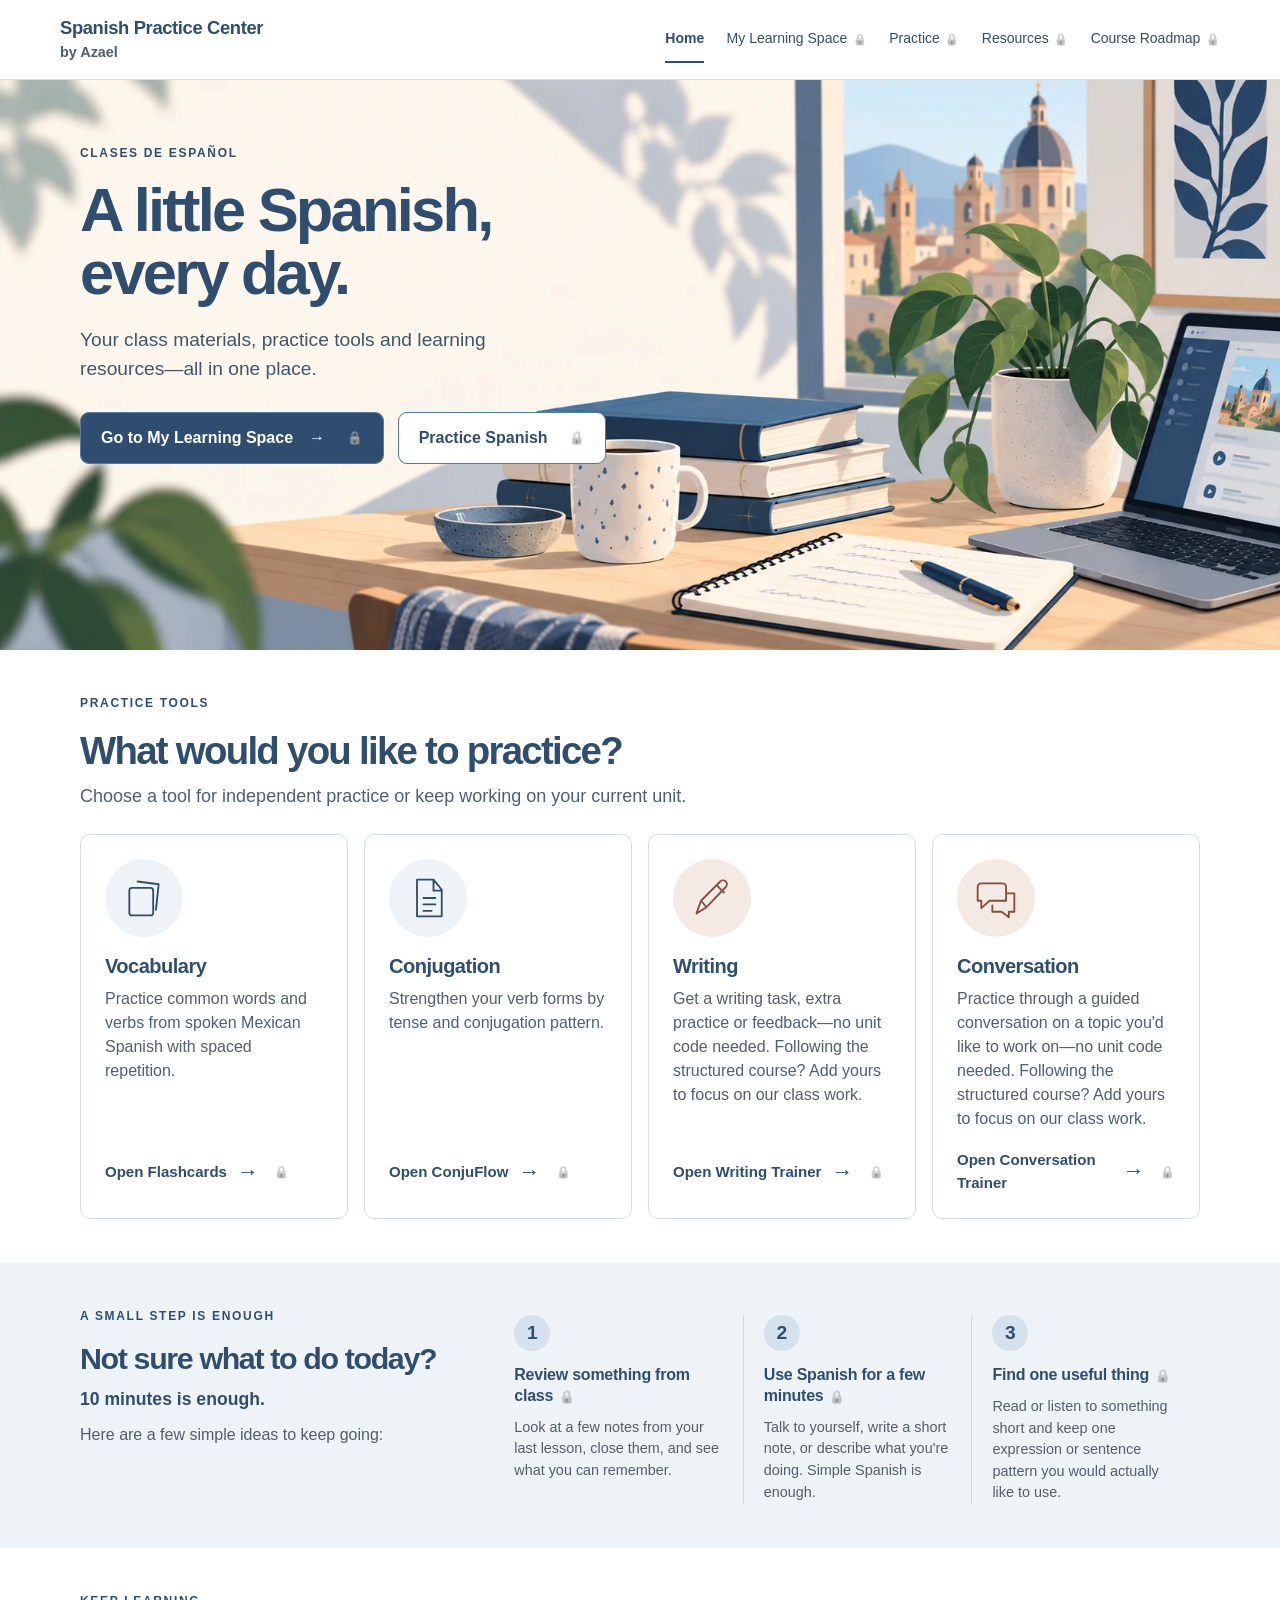
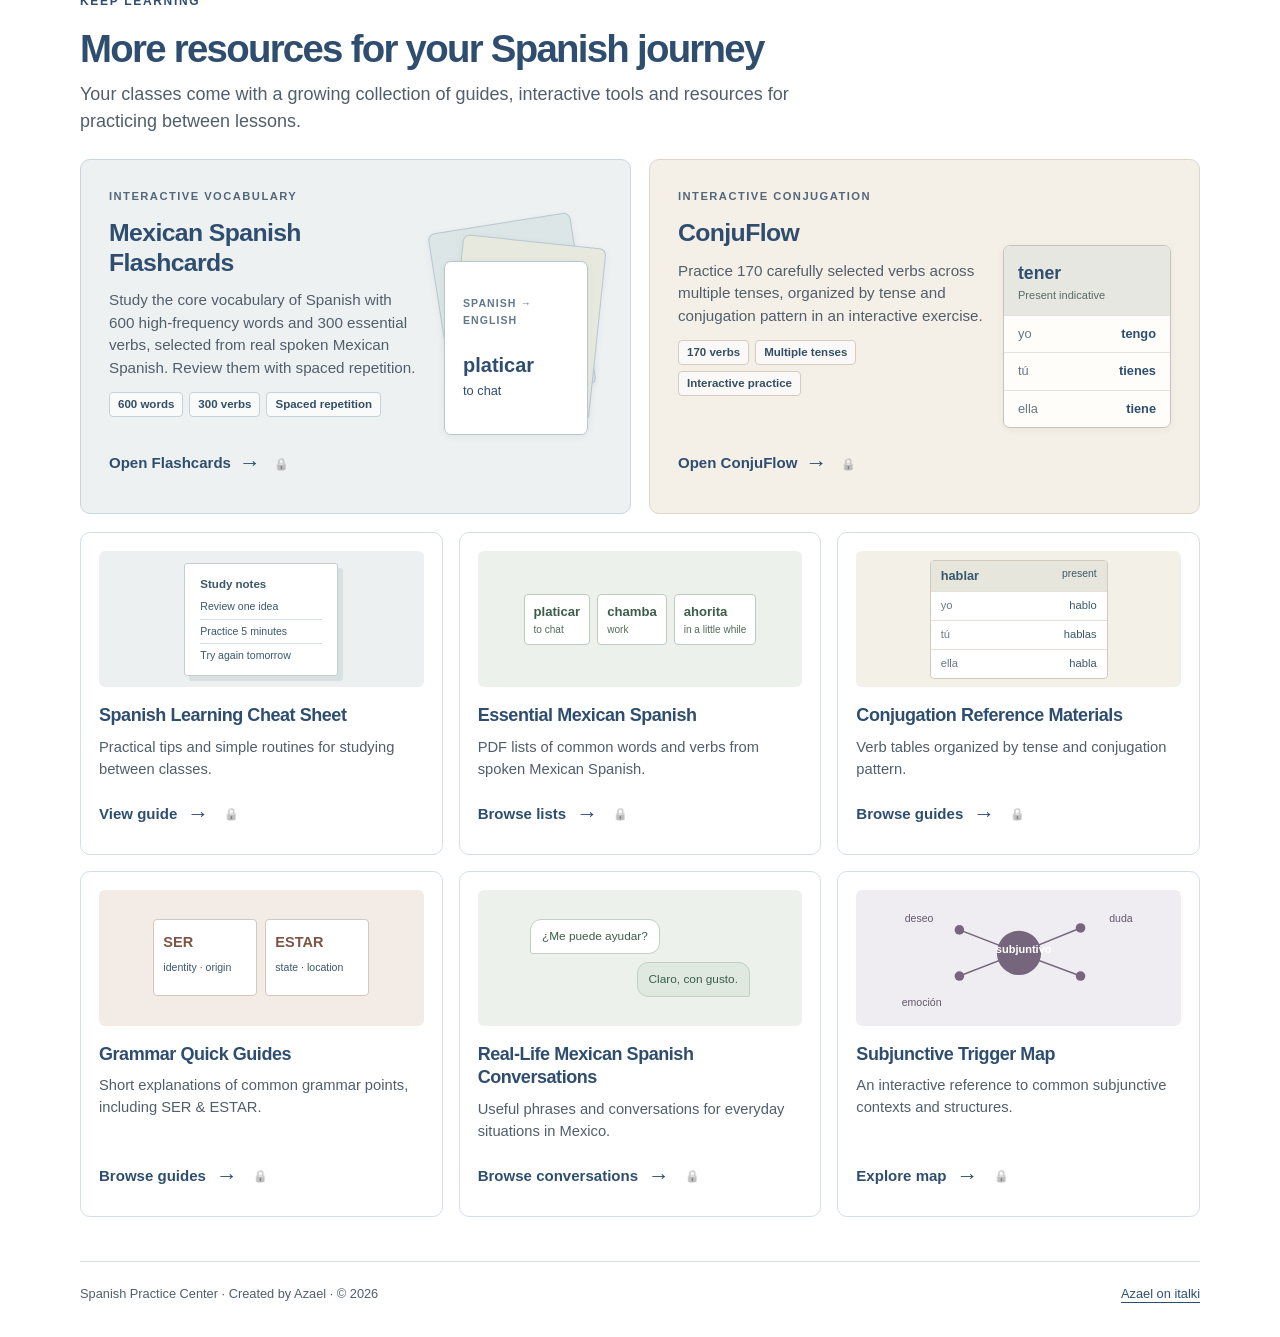
==== commit 17e7a145: "Give Home resources an editorial showcase layout" ====
--- a/index.html
+++ b/index.html
@@ -16,16 +16,24 @@
 <li><span class="home-step-number" aria-hidden="true">2</span><h3><a data-student-access href="practice.html#writing">Use Spanish for a few minutes</a></h3><p>Talk to yourself, write a short note, or describe what you're doing. Simple Spanish is enough.</p></li>
 <li><span class="home-step-number" aria-hidden="true">3</span><h3><a data-student-access href="practice.html#conversation">Find one useful thing</a></h3><p>Read or listen to something short and keep one expression or sentence pattern you would actually like to use.</p></li>
 </ol></div></section>
-<section class="home-container home-section" aria-labelledby="resources-title"><p class="eyebrow">KEEP LEARNING</p><h2 id="resources-title">More resources for your journey</h2><p class="home-section-intro">Explore additional materials and see the bigger picture.</p><div class="home-resources">
-<article class="home-resource tone-blue"><span class="home-icon"><svg viewBox="0 0 48 48" fill="none" stroke="currentColor" stroke-width="2" stroke-linejoin="round" stroke-linecap="round" aria-hidden="true"><path d="M12 4h18l9 11v29H12zM30 4v12h9M19 24h13M19 31h13M19 38h9"/></svg></span><div class="home-resource-copy"><h3>Spanish Learning Cheat Sheet</h3><p>Practical tips and simple routines for studying between classes.</p><a data-student-access href="resources.html#cheat-sheet-title">View guide <span aria-hidden="true">→</span></a></div></article>
-<article class="home-resource tone-blue"><span class="home-icon"><svg viewBox="0 0 48 48" fill="none" stroke="currentColor" stroke-width="2" stroke-linejoin="round" stroke-linecap="round" aria-hidden="true"><path d="M24 11C17 6 9 6 4 9v30c6-3 13-3 20 2 7-5 14-5 20-2V9c-5-3-13-3-20 2v30"/></svg></span><div class="home-resource-copy"><h3>Essential Mexican Spanish</h3><p>PDF lists of common words and verbs from spoken Mexican Spanish.</p><a data-student-access href="resources.html#vocabulary-title">Browse lists <span aria-hidden="true">→</span></a></div></article>
-<article class="home-resource tone-blue"><span class="home-icon"><svg viewBox="0 0 48 48" fill="none" stroke="currentColor" stroke-width="2" stroke-linejoin="round" stroke-linecap="round" aria-hidden="true"><path d="M12 4h18l9 11v29H12zM30 4v12h9M19 24h13M19 31h13M19 38h9"/></svg></span><div class="home-resource-copy"><h3>Conjugation Reference Materials</h3><p>Verb tables organized by tense and conjugation pattern.</p><a data-student-access href="resources.html#conjugation-title">Browse guides <span aria-hidden="true">→</span></a></div></article>
-<article class="home-resource tone-blue"><span class="home-icon"><svg viewBox="0 0 48 48" fill="none" stroke="currentColor" stroke-width="2" stroke-linejoin="round" stroke-linecap="round" aria-hidden="true"><path d="M24 11C17 6 9 6 4 9v30c6-3 13-3 20 2 7-5 14-5 20-2V9c-5-3-13-3-20 2v30"/></svg></span><div class="home-resource-copy"><h3>Grammar Quick Guides</h3><p>Short explanations of common grammar points, including SER &amp; ESTAR.</p><a data-student-access href="resources.html#grammar-quick-guides-title">Browse guides <span aria-hidden="true">→</span></a></div></article>
-<article class="home-resource tone-sage"><span class="home-icon"><svg viewBox="0 0 48 48" fill="none" stroke="currentColor" stroke-width="2" stroke-linejoin="round" stroke-linecap="round" aria-hidden="true"><path d="M8 8h23a4 4 0 0 1 4 4v15H17l-9 8v-8H4V12a4 4 0 0 1 4-4zM35 19h9v20h-6v6l-8-6H20v-7"/></svg></span><div class="home-resource-copy"><h3>Real-Life Mexican Spanish Conversations</h3><p>Useful phrases and conversations for everyday situations in Mexico.</p><a data-student-access href="resources.html#real-life-conversations-title">Browse conversations <span aria-hidden="true">→</span></a></div></article>
-<article class="home-resource tone-blue"><span class="home-icon"><svg viewBox="0 0 48 48" fill="none" stroke="currentColor" stroke-width="2" stroke-linejoin="round" stroke-linecap="round" aria-hidden="true"><path d="M24 5v10m0 0-12 8m12-8 12 8M12 23v10m24-10v10M12 33l-6 7m6-7 6 7m18-7-6 7m6-7 6 7"/></svg></span><div class="home-resource-copy"><h3>Subjunctive Trigger Map</h3><p>An interactive reference to common subjunctive contexts and structures.</p><a data-student-access href="resources.html#subjunctive-map-title">Explore map <span aria-hidden="true">→</span></a></div></article>
-<article class="home-resource tone-blue"><span class="home-icon"><svg viewBox="0 0 48 48" fill="none" stroke="currentColor" stroke-width="2" stroke-linejoin="round" stroke-linecap="round" aria-hidden="true"><rect x="8" y="13" width="26" height="30" rx="3"/><path d="m17 6 23 3-3 28"/></svg></span><div class="home-resource-copy"><h3>Mexican Spanish Flashcards</h3><p>Practice everyday vocabulary with spaced repetition.</p><a data-student-access href="/go/flashcards" target="_blank" rel="noopener noreferrer" aria-describedby="new-tab-description">Open Flashcards <span aria-hidden="true">→</span></a></div></article>
-<article class="home-resource tone-blue"><span class="home-icon"><svg viewBox="0 0 48 48" fill="none" stroke="currentColor" stroke-width="2" stroke-linejoin="round" stroke-linecap="round" aria-hidden="true"><path d="M12 4h18l9 11v29H12zM30 4v12h9M19 24h13M19 31h13M19 38h9"/></svg></span><div class="home-resource-copy"><h3>ConjuFlow</h3><p>Practice verb forms by tense and conjugation pattern.</p><a data-student-access href="/go/conjugation" target="_blank" rel="noopener noreferrer" aria-describedby="new-tab-description">Open ConjuFlow <span aria-hidden="true">→</span></a></div></article>
-<article class="home-resource tone-terracotta"><span class="home-icon"><svg viewBox="0 0 48 48" fill="none" stroke="currentColor" stroke-width="2" stroke-linejoin="round" stroke-linecap="round" aria-hidden="true"><path d="m7 41 5-14L33 6a4 4 0 0 1 6 6L18 34zM29 10l8 8M12 27l6 7"/></svg></span><div class="home-resource-copy"><h3>AI Writing Trainer</h3><p>Get a writing task, extra practice or feedback.</p><a data-student-access href="/go/writing" target="_blank" rel="noopener noreferrer" aria-describedby="new-tab-description">Open Writing Trainer <span aria-hidden="true">→</span></a></div></article>
-<article class="home-resource tone-terracotta"><span class="home-icon"><svg viewBox="0 0 48 48" fill="none" stroke="currentColor" stroke-width="2" stroke-linejoin="round" stroke-linecap="round" aria-hidden="true"><path d="M8 8h23a4 4 0 0 1 4 4v15H17l-9 8v-8H4V12a4 4 0 0 1 4-4zM35 19h9v20h-6v6l-8-6H20v-7"/></svg></span><div class="home-resource-copy"><h3>AI Conversation Trainer</h3><p>Practice a guided conversation on a topic you choose.</p><a data-student-access href="/go/conversation" target="_blank" rel="noopener noreferrer" aria-describedby="new-tab-description">Open Conversation Trainer <span aria-hidden="true">→</span></a></div></article>
-<article class="home-resource tone-lavender"><span class="home-icon"><svg viewBox="0 0 48 48" fill="none" stroke="currentColor" stroke-width="2" stroke-linejoin="round" stroke-linecap="round" aria-hidden="true"><path d="m4 10 13-6 14 6 13-6v34l-13 6-14-6-13 6zM17 4v34M31 10v34"/></svg></span><div class="home-resource-copy"><h3>Your Spanish roadmap</h3><p>See the learning structure from A1 to B2 and explore what’s next.</p><a data-student-access href="course-roadmap.html">Explore the roadmap <span aria-hidden="true">→</span></a></div></article>
+<section class="home-container home-section home-showcase" aria-labelledby="resources-title">
+<p class="eyebrow">KEEP LEARNING</p><h2 id="resources-title">More resources for your Spanish journey</h2>
+<p class="home-section-intro">Your classes come with a growing collection of guides, interactive tools and resources for practicing between lessons.</p>
+<div class="home-showcase-featured">
+<article class="home-feature home-feature-flashcards">
+<div class="home-feature-copy"><p class="home-feature-type">INTERACTIVE VOCABULARY</p><h3>Mexican Spanish Flashcards</h3><p>Study the core vocabulary of Spanish with 600 high-frequency words and 300 essential verbs, selected from real spoken Mexican Spanish. Review them with spaced repetition.</p><ul class="home-feature-facts" aria-label="Flashcards features"><li>600 words</li><li>300 verbs</li><li>Spaced repetition</li></ul><a data-student-access href="/go/flashcards" target="_blank" rel="noopener noreferrer" aria-describedby="new-tab-description">Open Flashcards <span aria-hidden="true">→</span></a></div>
+<div class="home-feature-art flashcard-art" aria-hidden="true"><div class="flashcard-sheet flashcard-sheet-back"><span>ahorita</span><small>in a little while</small></div><div class="flashcard-sheet flashcard-sheet-middle"><span>chamba</span><small>work · job</small></div><div class="flashcard-sheet flashcard-sheet-front"><small>SPANISH → ENGLISH</small><strong>platicar</strong><span>to chat</span></div></div>
+</article>
+<article class="home-feature home-feature-conjuflow">
+<div class="home-feature-copy"><p class="home-feature-type">INTERACTIVE CONJUGATION</p><h3>ConjuFlow</h3><p>Practice 170 carefully selected verbs across multiple tenses, organized by tense and conjugation pattern in an interactive exercise.</p><ul class="home-feature-facts" aria-label="ConjuFlow features"><li>170 verbs</li><li>Multiple tenses</li><li>Interactive practice</li></ul><a data-student-access href="/go/conjugation" target="_blank" rel="noopener noreferrer" aria-describedby="new-tab-description">Open ConjuFlow <span aria-hidden="true">→</span></a></div>
+<div class="home-feature-art conjugation-art" aria-hidden="true"><div class="conjugation-window"><div class="conjugation-window-head"><span>tener</span><small>Present indicative</small></div><div class="conjugation-row"><span>yo</span><strong>tengo</strong></div><div class="conjugation-row"><span>tú</span><strong>tienes</strong></div><div class="conjugation-row"><span>ella</span><strong>tiene</strong></div></div></div>
+</article>
+</div>
+<div class="home-showcase-library">
+<article class="home-resource home-resource-slate"><div class="home-resource-art" aria-hidden="true"><div class="mini-sheet"><strong>Study notes</strong><span>Review one idea</span><i></i><span>Practice 5 minutes</span><i></i><span>Try again tomorrow</span></div></div><div class="home-resource-copy"><h3>Spanish Learning Cheat Sheet</h3><p>Practical tips and simple routines for studying between classes.</p><a data-student-access href="resources.html#cheat-sheet-title">View guide <span aria-hidden="true">→</span></a></div></article>
+<article class="home-resource home-resource-sage"><div class="home-resource-art" aria-hidden="true"><div class="mini-vocab"><span>platicar <small>to chat</small></span><span>chamba <small>work</small></span><span>ahorita <small>in a little while</small></span></div></div><div class="home-resource-copy"><h3>Essential Mexican Spanish</h3><p>PDF lists of common words and verbs from spoken Mexican Spanish.</p><a data-student-access href="resources.html#vocabulary-title">Browse lists <span aria-hidden="true">→</span></a></div></article>
+<article class="home-resource home-resource-sand"><div class="home-resource-art" aria-hidden="true"><div class="mini-reference"><strong>hablar <small>present</small></strong><span><b>yo</b> hablo</span><span><b>tú</b> hablas</span><span><b>ella</b> habla</span></div></div><div class="home-resource-copy"><h3>Conjugation Reference Materials</h3><p>Verb tables organized by tense and conjugation pattern.</p><a data-student-access href="resources.html#conjugation-title">Browse guides <span aria-hidden="true">→</span></a></div></article>
+<article class="home-resource home-resource-clay"><div class="home-resource-art" aria-hidden="true"><div class="mini-grammar"><div><strong>SER</strong><span>identity · origin</span></div><div><strong>ESTAR</strong><span>state · location</span></div></div></div><div class="home-resource-copy"><h3>Grammar Quick Guides</h3><p>Short explanations of common grammar points, including SER &amp; ESTAR.</p><a data-student-access href="resources.html#grammar-quick-guides-title">Browse guides <span aria-hidden="true">→</span></a></div></article>
+<article class="home-resource home-resource-sage"><div class="home-resource-art" aria-hidden="true"><div class="mini-dialogue"><span>¿Me puede ayudar?</span><span>Claro, con gusto.</span></div></div><div class="home-resource-copy"><h3>Real-Life Mexican Spanish Conversations</h3><p>Useful phrases and conversations for everyday situations in Mexico.</p><a data-student-access href="resources.html#real-life-conversations-title">Browse conversations <span aria-hidden="true">→</span></a></div></article>
+<article class="home-resource home-resource-plum"><div class="home-resource-art" aria-hidden="true"><div class="mini-map"><svg viewBox="0 0 260 94" fill="none" aria-hidden="true"><path d="M68 24 130 48 194 22M68 72 130 48 194 72" stroke="currentColor" stroke-width="1.5"/><circle cx="130" cy="48" r="23" fill="currentColor"/><circle cx="68" cy="24" r="5" fill="currentColor"/><circle cx="68" cy="72" r="5" fill="currentColor"/><circle cx="194" cy="22" r="5" fill="currentColor"/><circle cx="194" cy="72" r="5" fill="currentColor"/></svg><strong>subjuntivo</strong><span class="map-label map-label-a">deseo</span><span class="map-label map-label-b">duda</span><span class="map-label map-label-c">emoción</span></div></div><div class="home-resource-copy"><h3>Subjunctive Trigger Map</h3><p>An interactive reference to common subjunctive contexts and structures.</p><a data-student-access href="resources.html#subjunctive-map-title">Explore map <span aria-hidden="true">→</span></a></div></article>
 </div></section></main><footer><span>Spanish Practice Center · Created by Azael · © 2026</span><a class="" href="https://www.italki.com/en/teacher/1284133">Azael on italki</a></footer></body></html>
--- a/assets/home.css
+++ b/assets/home.css
@@ -49,14 +49,77 @@
 .home-steps h3 { font-size: 1rem; margin-bottom: 10px; letter-spacing: -.015em; }
 .home-steps a { color: inherit; text-decoration: none; }
 .home-steps p { font-size: .9rem; }
-.home-resources { display: grid; grid-template-columns: repeat(3, minmax(0, 1fr)); gap: 16px; }
-.home-resource { display: flex; flex-direction: column; align-items: flex-start; padding: 20px; }
-.home-resource .home-icon { width: 58px; height: 58px; margin-bottom: 14px; }
-.home-resource .home-icon svg { width: 31px; height: 31px; }
+.home-showcase .home-section-intro { max-width: 720px; }
+.home-showcase-featured { display: grid; grid-template-columns: repeat(2, minmax(0, 1fr)); gap: 18px; margin-bottom: 18px; }
+.home-feature { display: grid; grid-template-columns: minmax(0, 1fr) 168px; gap: 18px; min-height: 355px; padding: 28px; border: 1px solid #cbd5de; border-radius: 10px; overflow: hidden; }
+.home-feature-flashcards { background: #eef1f2; }
+.home-feature-conjuflow { background: #f4f0e8; border-color: #ddd7cb; }
+.home-feature-copy { display: flex; flex-direction: column; min-width: 0; }
+.home-feature-type { color: #536779; font-size: .7rem; letter-spacing: .13em; font-weight: 700; margin-bottom: 12px; }
+.home-feature h3 { font-size: 1.55rem; line-height: 1.18; margin-bottom: 12px; }
+.home-feature-copy > p:not(.home-feature-type) { font-size: .95rem; line-height: 1.5; margin-bottom: 12px; }
+.home-feature-facts { display: flex; flex-wrap: wrap; gap: 6px; list-style: none; padding: 0; margin: 0 0 10px; }
+.home-feature-facts li { padding: 4px 8px; border: 1px solid #c7d1d8; border-radius: 4px; background: #ffffffa6; color: #344f65; font-size: .72rem; font-weight: 700; line-height: 1.3; }
+.home-feature-conjuflow .home-feature-facts li { border-color: #d5ccbe; }
+.home-feature a { display: inline-flex; align-items: center; align-self: flex-start; gap: 8px; min-height: 44px; margin-top: auto; color: #2f4e6f; font-size: .94rem; font-weight: 700; text-decoration: none; }
+.home-feature a span { font-size: 1.35rem; }
+.home-feature a:hover { text-decoration: underline; text-underline-offset: 4px; }
+.home-feature-art { position: relative; min-width: 0; align-self: center; height: 230px; }
+.flashcard-sheet { position: absolute; width: 144px; height: 174px; border: 1px solid #b8c6cf; border-radius: 7px; background: #fff; box-shadow: 0 2px 7px #2f4e6f12; padding: 18px; color: #2f4e6f; }
+.flashcard-sheet-back { top: 0; left: 6px; transform: rotate(-9deg); background: #dce6e6; }
+.flashcard-sheet-middle { top: 19px; left: 20px; transform: rotate(6deg); background: #e7e9df; }
+.flashcard-sheet-front { top: 39px; left: 10px; display: flex; flex-direction: column; justify-content: center; }
+.flashcard-sheet-back span,.flashcard-sheet-middle span { display: block; margin-top: 28px; font-weight: 700; }
+.flashcard-sheet small { display: block; font-size: .66rem; letter-spacing: .05em; }
+.flashcard-sheet-front small { color: #60788b; font-weight: 700; letter-spacing: .1em; }
+.flashcard-sheet-front strong { display: block; margin-top: 20px; font-size: 1.25rem; }
+.flashcard-sheet-front span { font-size: .8rem; }
+.conjugation-window { margin-top: 23px; border: 1px solid #c9c4b9; border-radius: 7px; background: #fffdf9; box-shadow: 0 2px 7px #564c3910; overflow: hidden; color: #2f4e6f; }
+.conjugation-window-head { padding: 13px 14px 10px; background: #e5e7e0; }
+.conjugation-window-head span { display: block; font-size: 1.1rem; font-weight: 700; }
+.conjugation-window-head small { display: block; font-size: .69rem; color: #586c65; }
+.conjugation-row { display: flex; justify-content: space-between; gap: 8px; padding: 8px 14px; border-top: 1px solid #e4e2da; font-size: .8rem; }
+.conjugation-row span { color: #677783; }
+.home-showcase-library { display: grid; grid-template-columns: repeat(3, minmax(0, 1fr)); gap: 16px; }
+.home-showcase .home-resource { display: flex; flex-direction: column; min-width: 0; padding: 18px; }
+.home-resource-art { display: grid; place-items: center; width: 100%; height: 136px; margin-bottom: 17px; border-radius: 6px; overflow: hidden; color: #3b586a; }
+.home-resource-slate .home-resource-art { background: #ecf0f1; }
+.home-resource-sage .home-resource-art { background: #edf1eb; }
+.home-resource-sand .home-resource-art { background: #f3f0e8; }
+.home-resource-clay .home-resource-art { background: #f2ebe6; }
+.home-resource-plum .home-resource-art { background: #efedf1; }
 .home-resource-copy { display: flex; flex: 1; flex-direction: column; min-width: 0; }
 .home-resource h3 { font-size: 1.125rem; }
+.home-resource p { font-size: .92rem; line-height: 1.5; margin-bottom: 12px; }
 .home-resource a { margin-top: auto; align-self: flex-start; }
-.home-resource p { line-height: 1.5; margin-bottom: 10px; font-size: .94rem; }
+.home-resource:hover { border-color: #aabcc9; }
+.mini-sheet { width: 154px; padding: 12px 15px; border: 1px solid #c2ccd1; border-radius: 3px; background: #fff; box-shadow: 5px 5px 0 #d8e0e2; font-size: .66rem; line-height: 1.45; }
+.mini-sheet strong { display: block; margin-bottom: 7px; font-size: .72rem; }
+.mini-sheet span { display: block; }
+.mini-sheet i { display: block; height: 1px; margin: 4px 0; background: #d7e0e4; }
+.mini-vocab { display: flex; flex-wrap: wrap; justify-content: center; gap: 7px; max-width: 236px; }
+.mini-vocab span { padding: 6px 9px; border: 1px solid #bdcbc0; border-radius: 4px; background: #fff; color: #3c5d4b; font-size: .82rem; font-weight: 700; }
+.mini-vocab small { display: block; color: #536b5a; font-size: .63rem; font-weight: 400; }
+.mini-reference { width: 178px; border: 1px solid #d2cbbd; border-radius: 4px; background: #fff; overflow: hidden; font-size: .7rem; }
+.mini-reference strong,.mini-reference span { display: flex; justify-content: space-between; padding: 5px 10px; border-bottom: 1px solid #e6e0d5; }
+.mini-reference strong { background: #e7e6dc; font-size: .8rem; }
+.mini-reference strong small { font-size: .65rem; font-weight: 400; }
+.mini-reference span:last-child { border-bottom: 0; }
+.mini-reference b { color: #687987; font-weight: 400; }
+.mini-grammar { display: flex; gap: 8px; width: 100%; justify-content: center; }
+.mini-grammar div { width: 104px; min-height: 77px; padding: 11px 9px; border: 1px solid #d7c6bb; border-radius: 4px; background: #fff; }
+.mini-grammar strong { display: block; font-size: .91rem; color: #7b5645; }
+.mini-grammar span { display: block; margin-top: 6px; font-size: .66rem; line-height: 1.3; }
+.mini-dialogue { display: flex; flex-direction: column; align-items: flex-start; gap: 8px; width: 220px; }
+.mini-dialogue span { max-width: 90%; padding: 7px 11px; border: 1px solid #c2d0c3; border-radius: 11px 11px 11px 2px; background: #fff; color: #3c5d4b; font-size: .74rem; }
+.mini-dialogue span:last-child { align-self: flex-end; border-radius: 11px 11px 2px 11px; background: #dfe9df; }
+.mini-map { position: relative; width: 250px; height: 105px; color: #76667d; }
+.mini-map svg { width: 100%; height: 94px; }
+.mini-map strong { position: absolute; top: 36px; left: 91px; width: 78px; text-align: center; color: #fff; font-size: .69rem; }
+.map-label { position: absolute; color: #65576d; font-size: .66rem; }
+.map-label-a { top: 5px; left: 11px; }
+.map-label-b { top: 5px; right: 11px; }
+.map-label-c { bottom: 0; left: 8px; }
 .home footer { max-width: 1120px; padding-inline: 0; width: calc(100% - 48px); font-size: .8rem; }
 @media (max-width: 1100px) {
   .home-tool { padding: 20px; }
@@ -69,7 +132,8 @@
   .home-hero { min-height: 520px; }
   .home-hero-image { object-position: 42% center; opacity: .55; }
   .home-today-layout { grid-template-columns: 1fr; }
-  .home-resources { grid-template-columns: repeat(2, minmax(0, 1fr)); }
+  .home-showcase-featured { grid-template-columns: 1fr; }
+  .home-showcase-library { grid-template-columns: repeat(2, minmax(0, 1fr)); }
 }
 @media (max-width: 640px) {
   .home-container { width: calc(100% - 40px); }
@@ -82,11 +146,14 @@
   .home-button { width: 100%; }
   .home-hero-image { position: static; order: 2; height: 220px; object-position: right 64%; opacity: 1; }
   .home-section, .home-today { padding-block: 36px; }
-  .home-tools, .home-resources, .home-steps { grid-template-columns: 1fr; }
+  .home-tools, .home-showcase-library, .home-steps { grid-template-columns: 1fr; }
+  .home-feature { grid-template-columns: 1fr; padding: 24px; gap: 6px; }
+  .home-feature-art { width: 100%; height: 206px; max-width: 250px; justify-self: center; }
+  .home-feature h3 { font-size: 1.4rem; }
   .home-tool { padding: 24px; }
   .home-steps { gap: 22px; }
   .home-steps li, .home-steps li:first-child { padding: 0 0 0 52px; border: 0; position: relative; }
   .home-step-number { position: absolute; left: 0; top: 0; }
-  .home-resource { padding: 20px; }
+  .home-showcase .home-resource { padding: 18px; }
   .home footer { width: calc(100% - 40px); }
 }
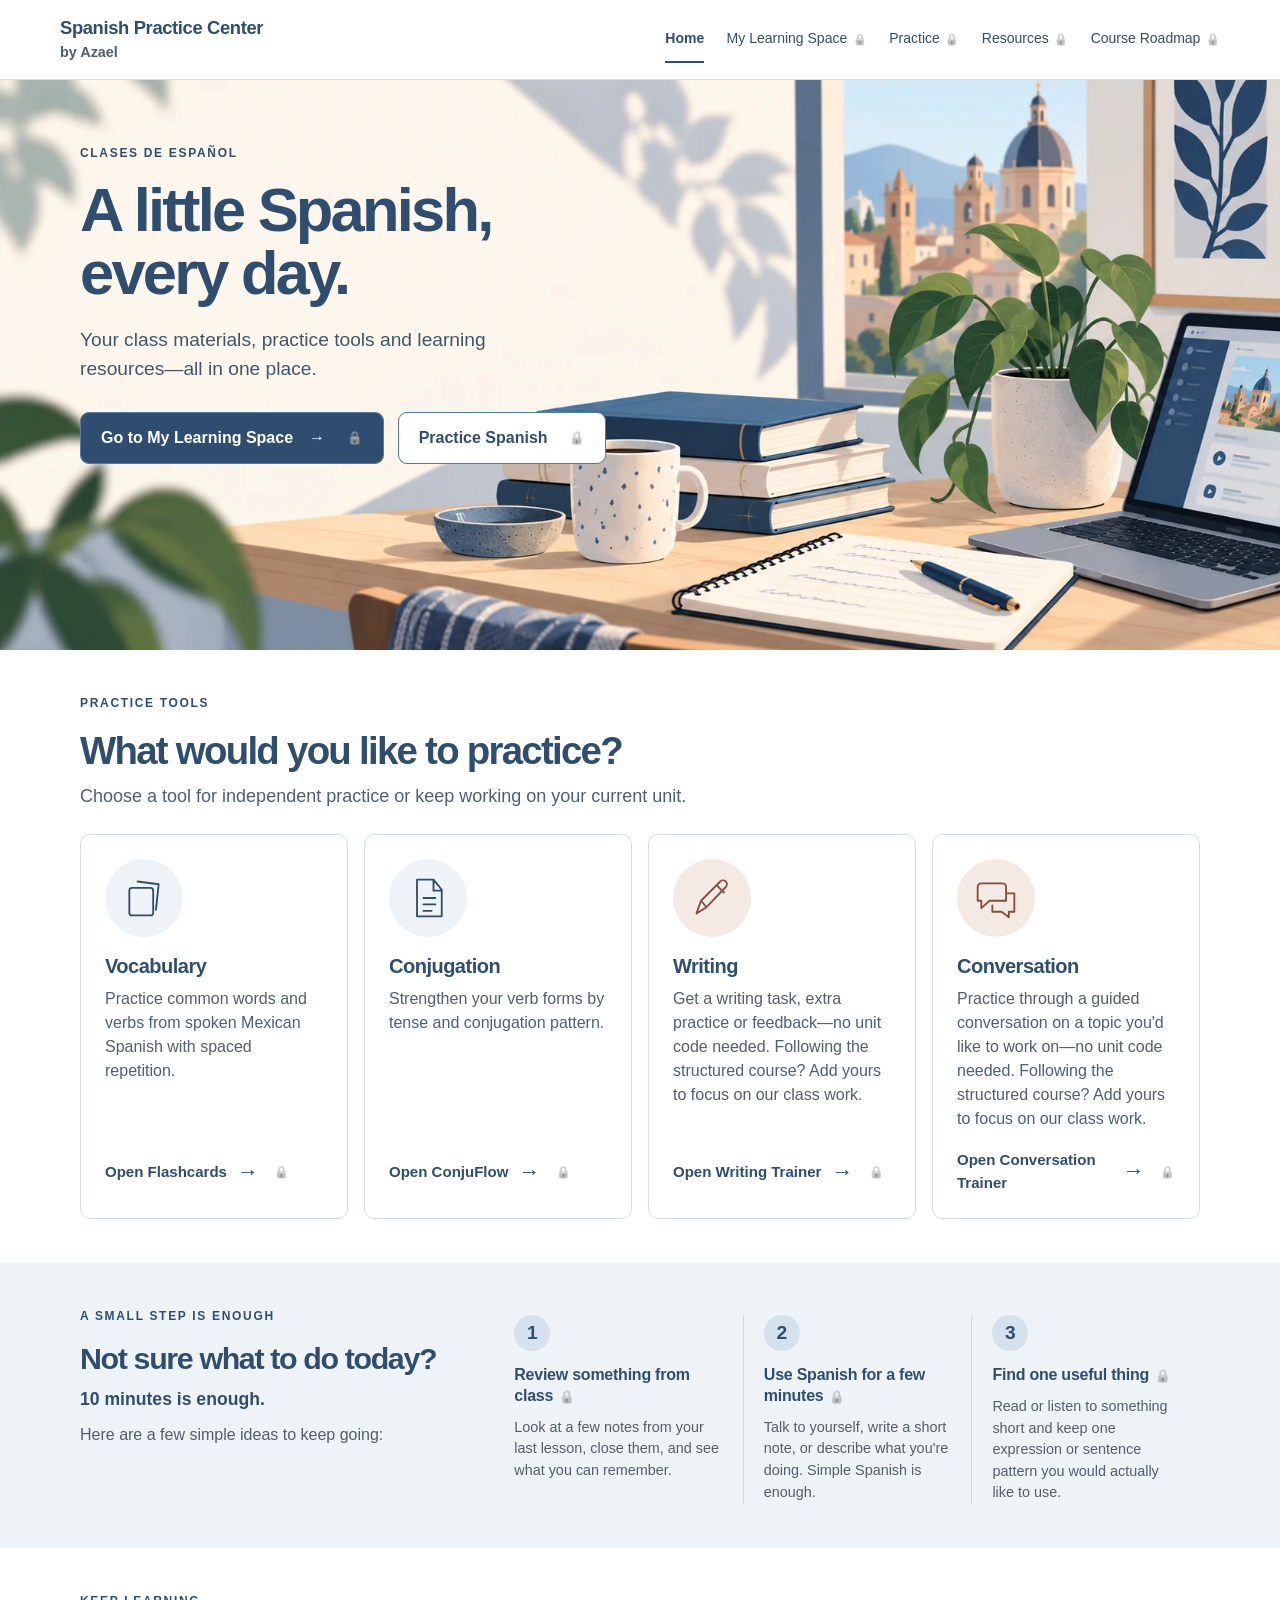
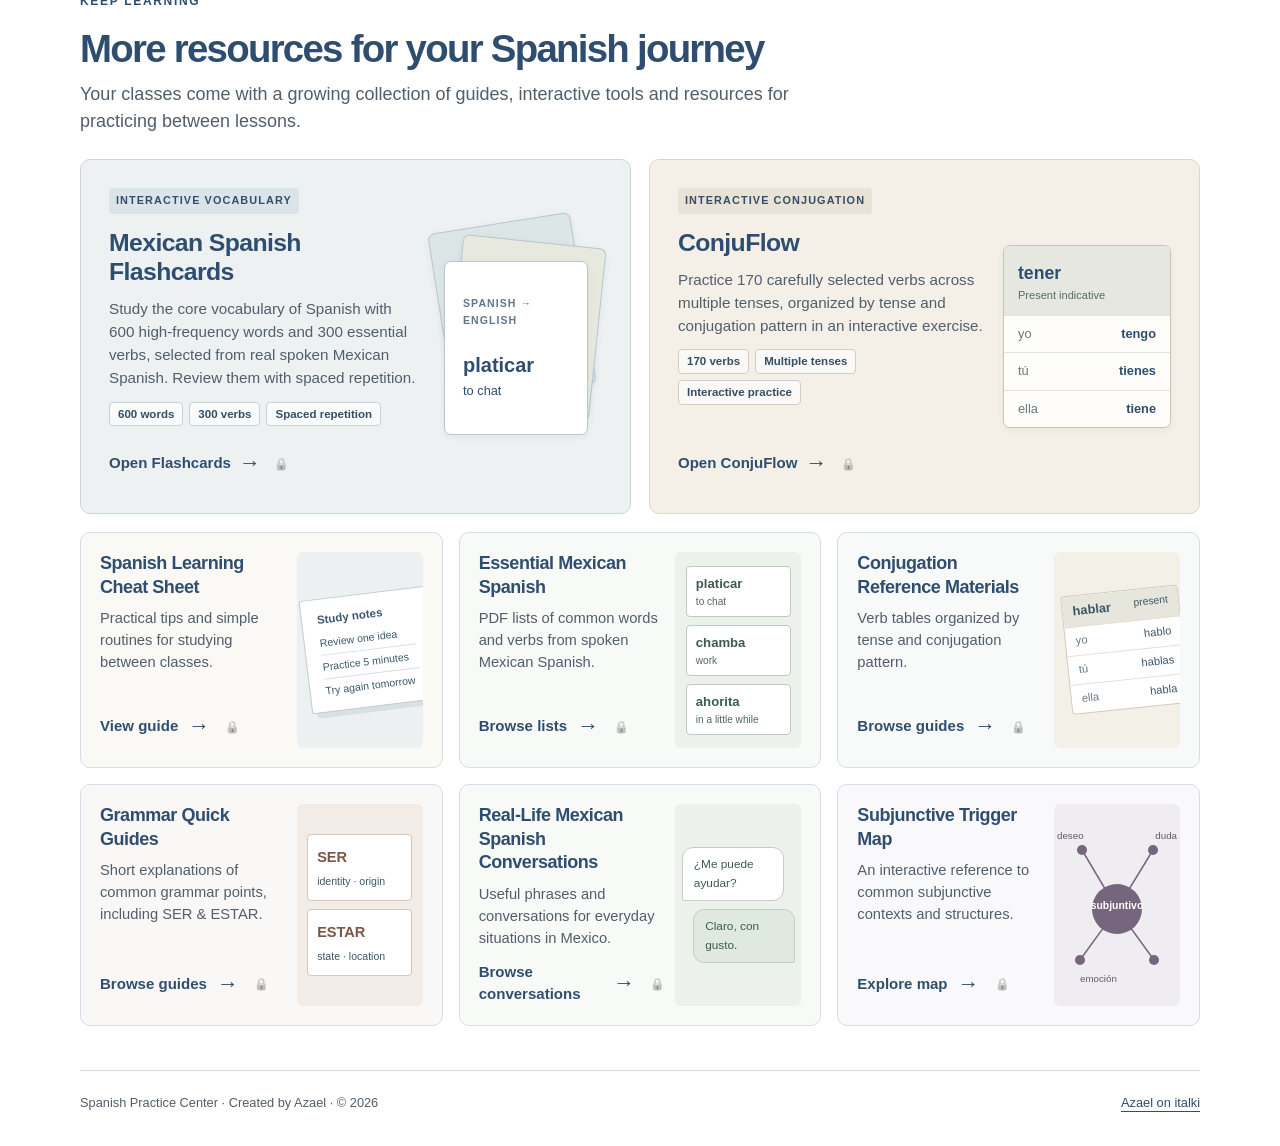
==== commit c8e431ea: "Align resource previews with editorial mockup" ====
--- a/index.html
+++ b/index.html
@@ -35,5 +35,5 @@
 <article class="home-resource home-resource-sand"><div class="home-resource-art" aria-hidden="true"><div class="mini-reference"><strong>hablar <small>present</small></strong><span><b>yo</b> hablo</span><span><b>tú</b> hablas</span><span><b>ella</b> habla</span></div></div><div class="home-resource-copy"><h3>Conjugation Reference Materials</h3><p>Verb tables organized by tense and conjugation pattern.</p><a data-student-access href="resources.html#conjugation-title">Browse guides <span aria-hidden="true">→</span></a></div></article>
 <article class="home-resource home-resource-clay"><div class="home-resource-art" aria-hidden="true"><div class="mini-grammar"><div><strong>SER</strong><span>identity · origin</span></div><div><strong>ESTAR</strong><span>state · location</span></div></div></div><div class="home-resource-copy"><h3>Grammar Quick Guides</h3><p>Short explanations of common grammar points, including SER &amp; ESTAR.</p><a data-student-access href="resources.html#grammar-quick-guides-title">Browse guides <span aria-hidden="true">→</span></a></div></article>
 <article class="home-resource home-resource-sage"><div class="home-resource-art" aria-hidden="true"><div class="mini-dialogue"><span>¿Me puede ayudar?</span><span>Claro, con gusto.</span></div></div><div class="home-resource-copy"><h3>Real-Life Mexican Spanish Conversations</h3><p>Useful phrases and conversations for everyday situations in Mexico.</p><a data-student-access href="resources.html#real-life-conversations-title">Browse conversations <span aria-hidden="true">→</span></a></div></article>
-<article class="home-resource home-resource-plum"><div class="home-resource-art" aria-hidden="true"><div class="mini-map"><svg viewBox="0 0 260 94" fill="none" aria-hidden="true"><path d="M68 24 130 48 194 22M68 72 130 48 194 72" stroke="currentColor" stroke-width="1.5"/><circle cx="130" cy="48" r="23" fill="currentColor"/><circle cx="68" cy="24" r="5" fill="currentColor"/><circle cx="68" cy="72" r="5" fill="currentColor"/><circle cx="194" cy="22" r="5" fill="currentColor"/><circle cx="194" cy="72" r="5" fill="currentColor"/></svg><strong>subjuntivo</strong><span class="map-label map-label-a">deseo</span><span class="map-label map-label-b">duda</span><span class="map-label map-label-c">emoción</span></div></div><div class="home-resource-copy"><h3>Subjunctive Trigger Map</h3><p>An interactive reference to common subjunctive contexts and structures.</p><a data-student-access href="resources.html#subjunctive-map-title">Explore map <span aria-hidden="true">→</span></a></div></article>
+<article class="home-resource home-resource-plum"><div class="home-resource-art" aria-hidden="true"><div class="mini-map"><svg viewBox="0 0 126 172" fill="none" aria-hidden="true"><path d="M28 31 63 90 99 31M26 141 63 90 100 141" stroke="currentColor" stroke-width="1.5"/><circle cx="63" cy="90" r="25" fill="currentColor"/><circle cx="28" cy="31" r="5" fill="currentColor"/><circle cx="99" cy="31" r="5" fill="currentColor"/><circle cx="26" cy="141" r="5" fill="currentColor"/><circle cx="100" cy="141" r="5" fill="currentColor"/></svg><strong>subjuntivo</strong><span class="map-label map-label-a">deseo</span><span class="map-label map-label-b">duda</span><span class="map-label map-label-c">emoción</span></div></div><div class="home-resource-copy"><h3>Subjunctive Trigger Map</h3><p>An interactive reference to common subjunctive contexts and structures.</p><a data-student-access href="resources.html#subjunctive-map-title">Explore map <span aria-hidden="true">→</span></a></div></article>
 </div></section></main><footer><span>Spanish Practice Center · Created by Azael · © 2026</span><a class="" href="https://www.italki.com/en/teacher/1284133">Azael on italki</a></footer></body></html>
--- a/assets/home.css
+++ b/assets/home.css
@@ -55,7 +55,8 @@
 .home-feature-flashcards { background: #eef1f2; }
 .home-feature-conjuflow { background: #f4f0e8; border-color: #ddd7cb; }
 .home-feature-copy { display: flex; flex-direction: column; min-width: 0; }
-.home-feature-type { color: #536779; font-size: .7rem; letter-spacing: .13em; font-weight: 700; margin-bottom: 12px; }
+.home-feature-type { align-self: flex-start; padding: 4px 7px; border-radius: 4px; background: #dbe4e9; color: #344f65; font-size: .68rem; letter-spacing: .1em; font-weight: 700; margin-bottom: 14px; }
+.home-feature-conjuflow .home-feature-type { background: #e8e2d7; }
 .home-feature h3 { font-size: 1.55rem; line-height: 1.18; margin-bottom: 12px; }
 .home-feature-copy > p:not(.home-feature-type) { font-size: .95rem; line-height: 1.5; margin-bottom: 12px; }
 .home-feature-facts { display: flex; flex-wrap: wrap; gap: 6px; list-style: none; padding: 0; margin: 0 0 10px; }
@@ -81,45 +82,50 @@
 .conjugation-row { display: flex; justify-content: space-between; gap: 8px; padding: 8px 14px; border-top: 1px solid #e4e2da; font-size: .8rem; }
 .conjugation-row span { color: #677783; }
 .home-showcase-library { display: grid; grid-template-columns: repeat(3, minmax(0, 1fr)); gap: 16px; }
-.home-showcase .home-resource { display: flex; flex-direction: column; min-width: 0; padding: 18px; }
-.home-resource-art { display: grid; place-items: center; width: 100%; height: 136px; margin-bottom: 17px; border-radius: 6px; overflow: hidden; color: #3b586a; }
+.home-showcase .home-resource { display: grid; grid-template-columns: minmax(0, 1fr) 126px; gap: 10px; min-width: 0; min-height: 236px; padding: 19px; overflow: hidden; }
+.home-resource-slate { background: #faf9f6; }
+.home-resource-sage { background: #f8faf7; }
+.home-resource-sand { background: #f8f9f9; }
+.home-resource-clay { background: #faf8f6; }
+.home-resource-plum { background: #f9f8fa; }
+.home-resource-art { grid-column: 2; grid-row: 1; display: grid; place-items: center; width: 100%; min-height: 196px; border-radius: 6px; overflow: hidden; color: #3b586a; }
 .home-resource-slate .home-resource-art { background: #ecf0f1; }
 .home-resource-sage .home-resource-art { background: #edf1eb; }
 .home-resource-sand .home-resource-art { background: #f3f0e8; }
 .home-resource-clay .home-resource-art { background: #f2ebe6; }
 .home-resource-plum .home-resource-art { background: #efedf1; }
-.home-resource-copy { display: flex; flex: 1; flex-direction: column; min-width: 0; }
+.home-resource-copy { grid-column: 1; grid-row: 1; display: flex; flex-direction: column; min-width: 0; }
 .home-resource h3 { font-size: 1.125rem; }
 .home-resource p { font-size: .92rem; line-height: 1.5; margin-bottom: 12px; }
 .home-resource a { margin-top: auto; align-self: flex-start; }
 .home-resource:hover { border-color: #aabcc9; }
-.mini-sheet { width: 154px; padding: 12px 15px; border: 1px solid #c2ccd1; border-radius: 3px; background: #fff; box-shadow: 5px 5px 0 #d8e0e2; font-size: .66rem; line-height: 1.45; }
+.mini-sheet { width: 128px; transform: rotate(-7deg) translateX(8px); padding: 12px 15px; border: 1px solid #c2ccd1; border-radius: 3px; background: #fff; box-shadow: 5px 5px 0 #d8e0e2; font-size: .66rem; line-height: 1.45; }
 .mini-sheet strong { display: block; margin-bottom: 7px; font-size: .72rem; }
 .mini-sheet span { display: block; }
 .mini-sheet i { display: block; height: 1px; margin: 4px 0; background: #d7e0e4; }
-.mini-vocab { display: flex; flex-wrap: wrap; justify-content: center; gap: 7px; max-width: 236px; }
-.mini-vocab span { padding: 6px 9px; border: 1px solid #bdcbc0; border-radius: 4px; background: #fff; color: #3c5d4b; font-size: .82rem; font-weight: 700; }
+.mini-vocab { display: flex; flex-direction: column; align-items: center; gap: 8px; width: 100%; }
+.mini-vocab span { width: 105px; padding: 6px 9px; border: 1px solid #bdcbc0; border-radius: 4px; background: #fff; color: #3c5d4b; font-size: .82rem; font-weight: 700; }
 .mini-vocab small { display: block; color: #536b5a; font-size: .63rem; font-weight: 400; }
-.mini-reference { width: 178px; border: 1px solid #d2cbbd; border-radius: 4px; background: #fff; overflow: hidden; font-size: .7rem; }
+.mini-reference { width: 118px; transform: rotate(-6deg) translateX(8px); border: 1px solid #d2cbbd; border-radius: 4px; background: #fff; overflow: hidden; font-size: .7rem; }
 .mini-reference strong,.mini-reference span { display: flex; justify-content: space-between; padding: 5px 10px; border-bottom: 1px solid #e6e0d5; }
 .mini-reference strong { background: #e7e6dc; font-size: .8rem; }
 .mini-reference strong small { font-size: .65rem; font-weight: 400; }
 .mini-reference span:last-child { border-bottom: 0; }
 .mini-reference b { color: #687987; font-weight: 400; }
-.mini-grammar { display: flex; gap: 8px; width: 100%; justify-content: center; }
-.mini-grammar div { width: 104px; min-height: 77px; padding: 11px 9px; border: 1px solid #d7c6bb; border-radius: 4px; background: #fff; }
+.mini-grammar { display: flex; flex-direction: column; align-items: center; gap: 8px; width: 100%; }
+.mini-grammar div { width: 105px; min-height: 62px; padding: 11px 9px; border: 1px solid #d7c6bb; border-radius: 4px; background: #fff; }
 .mini-grammar strong { display: block; font-size: .91rem; color: #7b5645; }
 .mini-grammar span { display: block; margin-top: 6px; font-size: .66rem; line-height: 1.3; }
-.mini-dialogue { display: flex; flex-direction: column; align-items: flex-start; gap: 8px; width: 220px; }
+.mini-dialogue { display: flex; flex-direction: column; align-items: flex-start; gap: 8px; width: 113px; }
 .mini-dialogue span { max-width: 90%; padding: 7px 11px; border: 1px solid #c2d0c3; border-radius: 11px 11px 11px 2px; background: #fff; color: #3c5d4b; font-size: .74rem; }
 .mini-dialogue span:last-child { align-self: flex-end; border-radius: 11px 11px 2px 11px; background: #dfe9df; }
-.mini-map { position: relative; width: 250px; height: 105px; color: #76667d; }
-.mini-map svg { width: 100%; height: 94px; }
-.mini-map strong { position: absolute; top: 36px; left: 91px; width: 78px; text-align: center; color: #fff; font-size: .69rem; }
-.map-label { position: absolute; color: #65576d; font-size: .66rem; }
-.map-label-a { top: 5px; left: 11px; }
-.map-label-b { top: 5px; right: 11px; }
-.map-label-c { bottom: 0; left: 8px; }
+.mini-map { position: relative; width: 126px; height: 172px; color: #76667d; }
+.mini-map svg { width: 126px; height: 172px; }
+.mini-map strong { position: absolute; top: 79px; left: 27px; width: 72px; text-align: center; color: #fff; font-size: .65rem; }
+.map-label { position: absolute; color: #65576d; font-size: .61rem; }
+.map-label-a { top: 9px; left: 3px; }
+.map-label-b { top: 9px; right: 3px; }
+.map-label-c { bottom: 5px; left: 26px; }
 .home footer { max-width: 1120px; padding-inline: 0; width: calc(100% - 48px); font-size: .8rem; }
 @media (max-width: 1100px) {
   .home-tool { padding: 20px; }
@@ -127,13 +133,18 @@
   .home-hero-content { padding-top: 56px; }
   .home-actions { max-width: 480px; }
 }
+@media (max-width: 1000px) {
+  .home-showcase-library { grid-template-columns: repeat(2, minmax(0, 1fr)); }
+}
 @media (max-width: 900px) {
   .home-tools { grid-template-columns: repeat(2, minmax(0, 1fr)); }
   .home-hero { min-height: 520px; }
   .home-hero-image { object-position: 42% center; opacity: .55; }
   .home-today-layout { grid-template-columns: 1fr; }
   .home-showcase-featured { grid-template-columns: 1fr; }
-  .home-showcase-library { grid-template-columns: repeat(2, minmax(0, 1fr)); }
+}
+@media (max-width: 760px) {
+  .home-showcase-library { grid-template-columns: 1fr; }
 }
 @media (max-width: 640px) {
   .home-container { width: calc(100% - 40px); }
@@ -154,6 +165,12 @@
   .home-steps { gap: 22px; }
   .home-steps li, .home-steps li:first-child { padding: 0 0 0 52px; border: 0; position: relative; }
   .home-step-number { position: absolute; left: 0; top: 0; }
-  .home-showcase .home-resource { padding: 18px; }
+  .home-showcase .home-resource { grid-template-columns: 1fr; gap: 14px; padding: 18px; }
+  .home-resource-art { grid-column: 1; grid-row: 1; min-height: 138px; }
+  .home-resource-copy { grid-column: 1; grid-row: 2; }
+  .mini-vocab { flex-direction: row; justify-content: center; }
+  .mini-vocab span { width: auto; }
+  .mini-grammar { flex-direction: row; justify-content: center; }
+  .mini-map { transform: scale(.82); }
   .home footer { width: calc(100% - 40px); }
 }
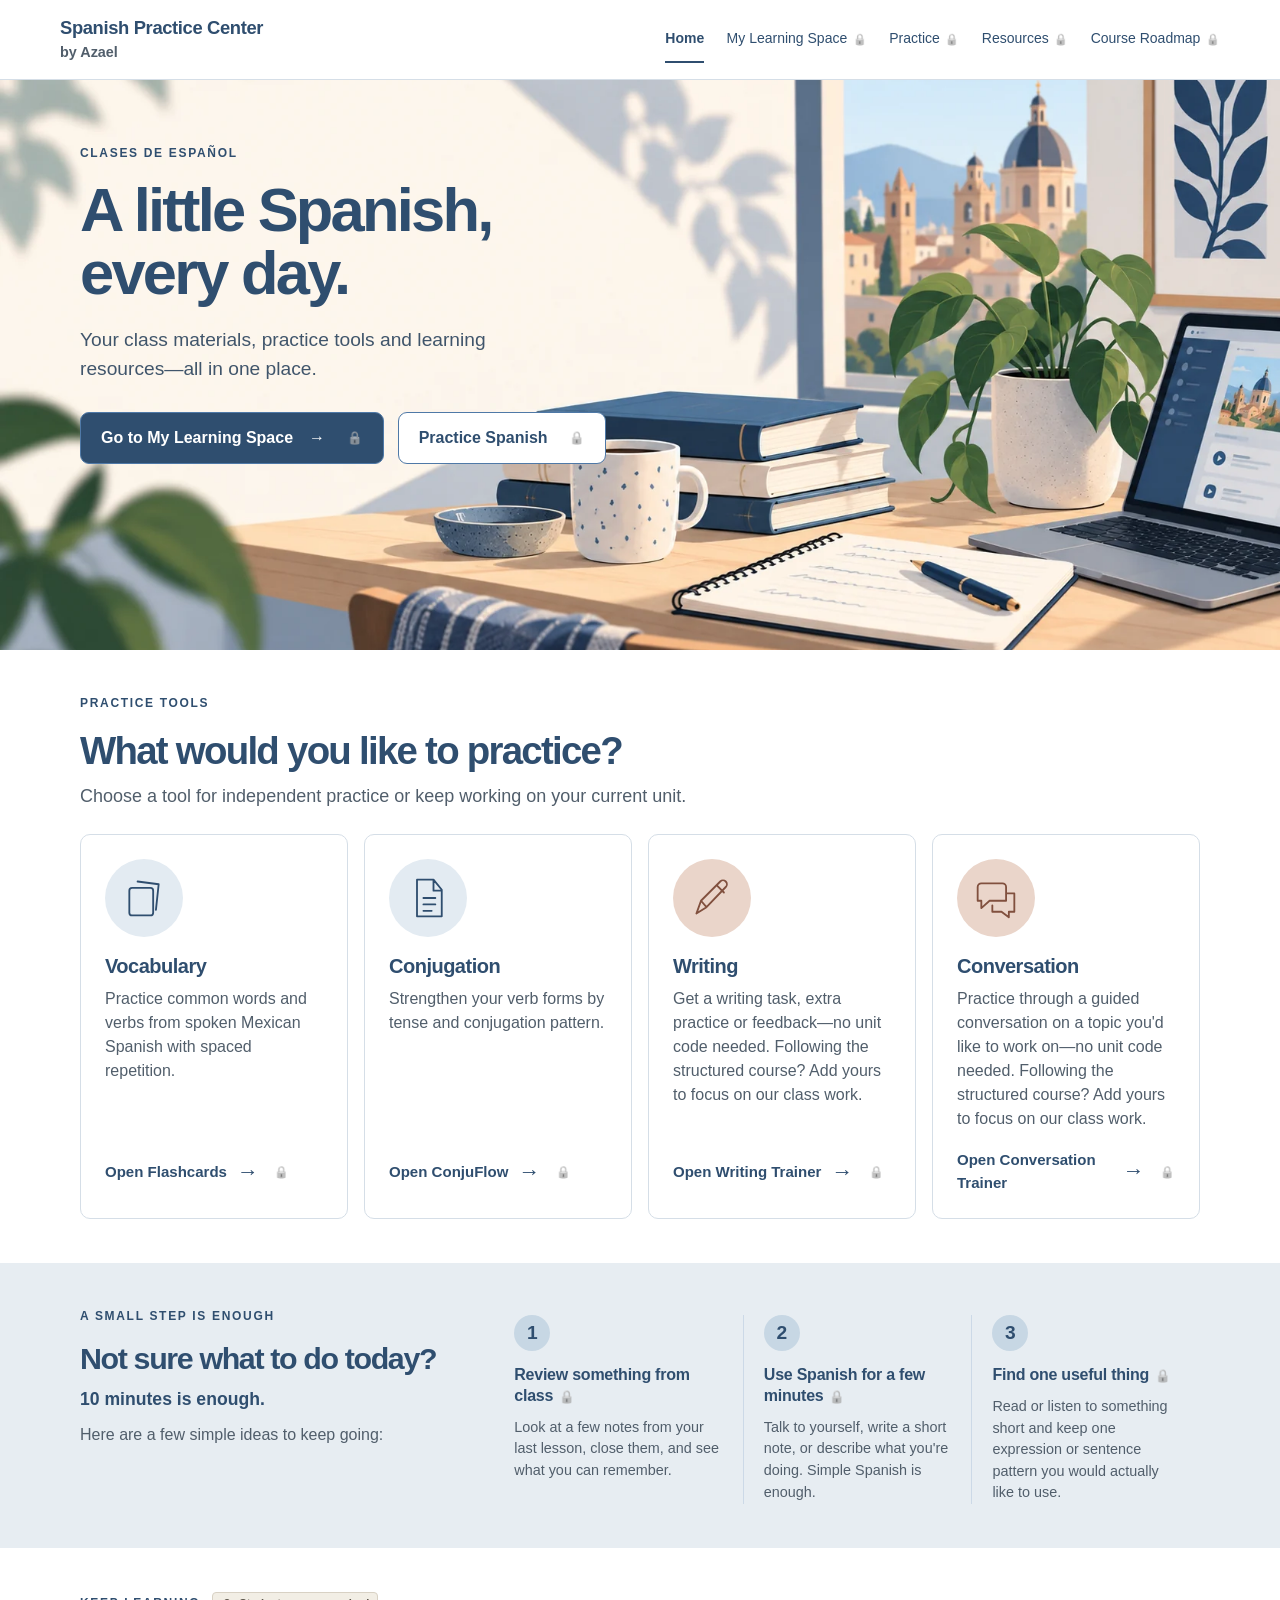
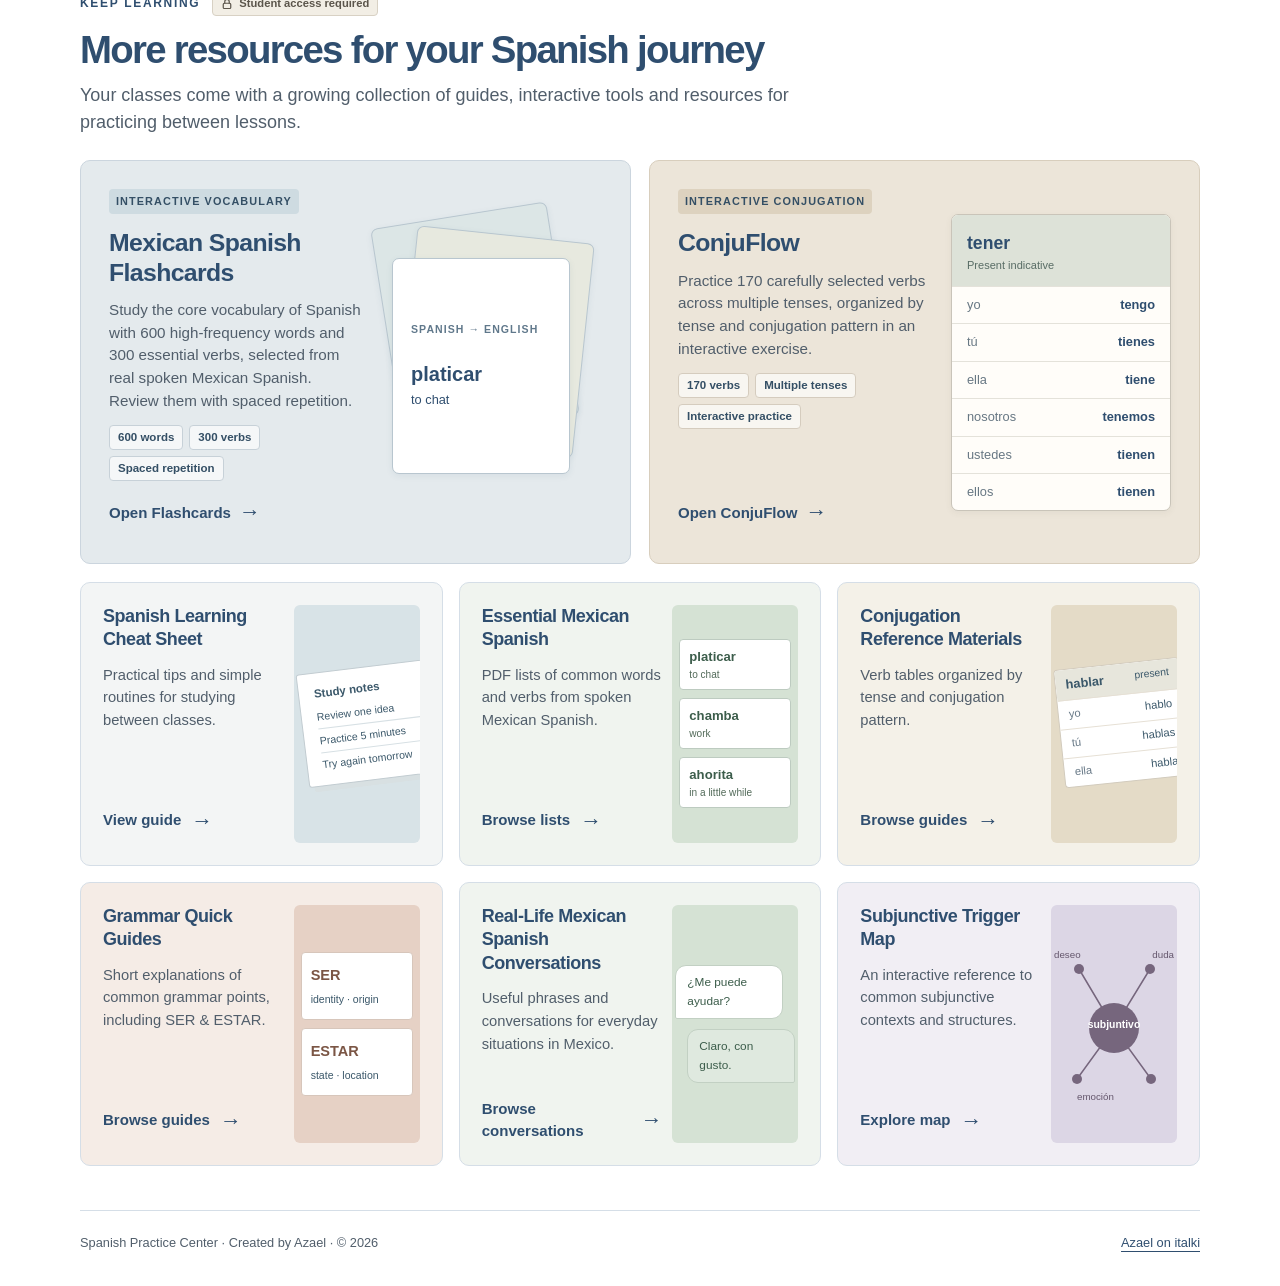
==== commit 0b6050c5: "Refine Home resource visuals and access markers" ====
--- a/index.html
+++ b/index.html
@@ -17,7 +17,7 @@
 <li><span class="home-step-number" aria-hidden="true">3</span><h3><a data-student-access href="practice.html#conversation">Find one useful thing</a></h3><p>Read or listen to something short and keep one expression or sentence pattern you would actually like to use.</p></li>
 </ol></div></section>
 <section class="home-container home-section home-showcase" aria-labelledby="resources-title">
-<p class="eyebrow">KEEP LEARNING</p><h2 id="resources-title">More resources for your Spanish journey</h2>
+<div class="home-showcase-kicker"><p class="eyebrow">KEEP LEARNING</p><span class="home-showcase-access" data-student-access><svg viewBox="0 0 16 16" fill="none" stroke="currentColor" stroke-width="1.6" stroke-linecap="round" stroke-linejoin="round" aria-hidden="true"><rect x="3" y="7" width="10" height="7" rx="1.5"/><path d="M5 7V5a3 3 0 0 1 6 0v2"/></svg>Student access required</span></div><h2 id="resources-title">More resources for your Spanish journey</h2>
 <p class="home-section-intro">Your classes come with a growing collection of guides, interactive tools and resources for practicing between lessons.</p>
 <div class="home-showcase-featured">
 <article class="home-feature home-feature-flashcards">
@@ -26,7 +26,7 @@
 </article>
 <article class="home-feature home-feature-conjuflow">
 <div class="home-feature-copy"><p class="home-feature-type">INTERACTIVE CONJUGATION</p><h3>ConjuFlow</h3><p>Practice 170 carefully selected verbs across multiple tenses, organized by tense and conjugation pattern in an interactive exercise.</p><ul class="home-feature-facts" aria-label="ConjuFlow features"><li>170 verbs</li><li>Multiple tenses</li><li>Interactive practice</li></ul><a data-student-access href="/go/conjugation" target="_blank" rel="noopener noreferrer" aria-describedby="new-tab-description">Open ConjuFlow <span aria-hidden="true">→</span></a></div>
-<div class="home-feature-art conjugation-art" aria-hidden="true"><div class="conjugation-window"><div class="conjugation-window-head"><span>tener</span><small>Present indicative</small></div><div class="conjugation-row"><span>yo</span><strong>tengo</strong></div><div class="conjugation-row"><span>tú</span><strong>tienes</strong></div><div class="conjugation-row"><span>ella</span><strong>tiene</strong></div></div></div>
+<div class="home-feature-art conjugation-art" aria-hidden="true"><div class="conjugation-window"><div class="conjugation-window-head"><span>tener</span><small>Present indicative</small></div><div class="conjugation-row"><span>yo</span><strong>tengo</strong></div><div class="conjugation-row"><span>tú</span><strong>tienes</strong></div><div class="conjugation-row"><span>ella</span><strong>tiene</strong></div><div class="conjugation-row"><span>nosotros</span><strong>tenemos</strong></div><div class="conjugation-row"><span>ustedes</span><strong>tienen</strong></div><div class="conjugation-row"><span>ellos</span><strong>tienen</strong></div></div></div>
 </article>
 </div>
 <div class="home-showcase-library">
--- a/assets/home.css
+++ b/assets/home.css
@@ -23,7 +23,7 @@
 .home-tools { display: grid; grid-template-columns: repeat(4, minmax(0, 1fr)); gap: 16px; }
 .home-tool, .home-resource { border: 1px solid #d5dee7; border-radius: 10px; padding: 24px; background: #fff; }
 .home-tool { display: flex; flex-direction: column; }
-.home { --home-blue-soft: #eef3f8; --home-blue-ink: #2f4e6f; --home-terracotta-soft: #f5e9e3; --home-terracotta-ink: #81503e; --home-sage-soft: #eaf1ec; --home-sage-ink: #456b56; --home-lavender-soft: #f0edf6; --home-lavender-ink: #63567e; }
+.home { --home-blue-soft: #e3ebf2; --home-blue-ink: #2f4e6f; --home-terracotta-soft: #ead5ca; --home-terracotta-ink: #81503e; --home-sage-soft: #dce7de; --home-sage-ink: #456b56; --home-lavender-soft: #e3deeb; --home-lavender-ink: #63567e; }
 .home-icon { width: 78px; height: 78px; border-radius: 50%; background: var(--home-blue-soft); color: var(--home-blue-ink); display: grid; place-items: center; flex-shrink: 0; margin-bottom: 16px; }
 .home-icon svg { width: 44px; height: 44px; }
 .home .tone-terracotta .home-icon { background: var(--home-terracotta-soft); color: var(--home-terracotta-ink); }
@@ -37,7 +37,7 @@
 .home-tool > a, .home-resource a { display: inline-flex; align-items: center; gap: 10px; color: #2f4e6f; font-size: .94rem; font-weight: 600; text-decoration: none; line-height: 1.5; }
 .home-tool > a span, .home-resource a span { font-size: 1.35rem; flex-shrink: 0; }
 .home-tool > a:hover, .home-resource a:hover, .home-steps a:hover { text-decoration: underline; text-underline-offset: 4px; }
-.home-today { padding-block: 44px; background: #eef3f8; }
+.home-today { padding-block: 44px; background: #e7edf2; }
 .home-today-layout { display: grid; grid-template-columns: 1.15fr 2fr; gap: 40px; }
 .home-today h2 { font-size: 1.9rem; }
 .home-today .home-ten { font-weight: 700; color: #2f4e6f; font-size: 1.1rem; margin-bottom: 10px; }
@@ -45,18 +45,24 @@
 .home-steps { display: grid; grid-template-columns: repeat(3, minmax(0, 1fr)); list-style: none; padding: 8px 0 0; margin: 0; }
 .home-steps li { padding-inline: 20px; border-left: 1px solid #ccd9e7; }
 .home-steps li:first-child { padding-left: 0; border-left: 0; }
-.home-step-number { display: grid; place-items: center; width: 36px; height: 36px; border-radius: 50%; background: #d4e2ee; color: #2f4e6f; font-size: 1.2rem; font-weight: 700; margin-bottom: 14px; }
+.home-step-number { display: grid; place-items: center; width: 36px; height: 36px; border-radius: 50%; background: #c7d7e4; color: #2f4e6f; font-size: 1.2rem; font-weight: 700; margin-bottom: 14px; }
 .home-steps h3 { font-size: 1rem; margin-bottom: 10px; letter-spacing: -.015em; }
 .home-steps a { color: inherit; text-decoration: none; }
 .home-steps p { font-size: .9rem; }
+.home-showcase-kicker { display: flex; align-items: center; flex-wrap: wrap; gap: 12px; margin-bottom: 12px; }
+.home-showcase-kicker .eyebrow { margin: 0; }
+.home-showcase-access { display: inline-flex; align-items: center; gap: 6px; padding: 3px 8px; border: 1px solid #d8d1c4; border-radius: 4px; background: #f2eee5; color: #5b554b; font-size: .7rem; line-height: 1.4; font-weight: 600; }
+.home-showcase-access svg { width: 12px; height: 12px; flex: 0 0 12px; }
+.home.student-authenticated .home-showcase-access { display: none; }
+.home-showcase [data-student-access]::after { content: none; }
 .home-showcase .home-section-intro { max-width: 720px; }
 .home-showcase-featured { display: grid; grid-template-columns: repeat(2, minmax(0, 1fr)); gap: 18px; margin-bottom: 18px; }
-.home-feature { display: grid; grid-template-columns: minmax(0, 1fr) 168px; gap: 18px; min-height: 355px; padding: 28px; border: 1px solid #cbd5de; border-radius: 10px; overflow: hidden; }
-.home-feature-flashcards { background: #eef1f2; }
-.home-feature-conjuflow { background: #f4f0e8; border-color: #ddd7cb; }
+.home-feature { display: grid; grid-template-columns: minmax(0, 1fr) 220px; gap: 18px; min-height: 400px; padding: 28px; border: 1px solid #cbd5de; border-radius: 10px; overflow: hidden; }
+.home-feature-flashcards { background: #e4eaed; }
+.home-feature-conjuflow { background: #ece5d9; border-color: #d8cebd; }
 .home-feature-copy { display: flex; flex-direction: column; min-width: 0; }
-.home-feature-type { align-self: flex-start; padding: 4px 7px; border-radius: 4px; background: #dbe4e9; color: #344f65; font-size: .68rem; letter-spacing: .1em; font-weight: 700; margin-bottom: 14px; }
-.home-feature-conjuflow .home-feature-type { background: #e8e2d7; }
+.home-feature-type { align-self: flex-start; padding: 4px 7px; border-radius: 4px; background: #cedbe1; color: #344f65; font-size: .68rem; letter-spacing: .1em; font-weight: 700; margin-bottom: 14px; }
+.home-feature-conjuflow .home-feature-type { background: #ddd2bf; }
 .home-feature h3 { font-size: 1.55rem; line-height: 1.18; margin-bottom: 12px; }
 .home-feature-copy > p:not(.home-feature-type) { font-size: .95rem; line-height: 1.5; margin-bottom: 12px; }
 .home-feature-facts { display: flex; flex-wrap: wrap; gap: 6px; list-style: none; padding: 0; margin: 0 0 10px; }
@@ -65,58 +71,59 @@
 .home-feature a { display: inline-flex; align-items: center; align-self: flex-start; gap: 8px; min-height: 44px; margin-top: auto; color: #2f4e6f; font-size: .94rem; font-weight: 700; text-decoration: none; }
 .home-feature a span { font-size: 1.35rem; }
 .home-feature a:hover { text-decoration: underline; text-underline-offset: 4px; }
-.home-feature-art { position: relative; min-width: 0; align-self: center; height: 230px; }
-.flashcard-sheet { position: absolute; width: 144px; height: 174px; border: 1px solid #b8c6cf; border-radius: 7px; background: #fff; box-shadow: 0 2px 7px #2f4e6f12; padding: 18px; color: #2f4e6f; }
-.flashcard-sheet-back { top: 0; left: 6px; transform: rotate(-9deg); background: #dce6e6; }
-.flashcard-sheet-middle { top: 19px; left: 20px; transform: rotate(6deg); background: #e7e9df; }
-.flashcard-sheet-front { top: 39px; left: 10px; display: flex; flex-direction: column; justify-content: center; }
+.home-feature-art { position: relative; min-width: 0; align-self: center; height: 296px; }
+.flashcard-sheet { position: absolute; width: 178px; height: 216px; border: 1px solid #b8c6cf; border-radius: 7px; background: #fff; box-shadow: 0 2px 7px #2f4e6f12; padding: 18px; color: #2f4e6f; }
+.flashcard-sheet-back { top: 0; left: 4px; transform: rotate(-9deg); background: #dce6e6; }
+.flashcard-sheet-middle { top: 20px; left: 24px; transform: rotate(6deg); background: #e7e9df; }
+.flashcard-sheet-front { top: 44px; left: 10px; display: flex; flex-direction: column; justify-content: center; }
 .flashcard-sheet-back span,.flashcard-sheet-middle span { display: block; margin-top: 28px; font-weight: 700; }
 .flashcard-sheet small { display: block; font-size: .66rem; letter-spacing: .05em; }
 .flashcard-sheet-front small { color: #60788b; font-weight: 700; letter-spacing: .1em; }
 .flashcard-sheet-front strong { display: block; margin-top: 20px; font-size: 1.25rem; }
 .flashcard-sheet-front span { font-size: .8rem; }
-.conjugation-window { margin-top: 23px; border: 1px solid #c9c4b9; border-radius: 7px; background: #fffdf9; box-shadow: 0 2px 7px #564c3910; overflow: hidden; color: #2f4e6f; }
-.conjugation-window-head { padding: 13px 14px 10px; background: #e5e7e0; }
+.conjugation-window { margin-top: 0; border: 1px solid #c9c4b9; border-radius: 7px; background: #fffdf9; box-shadow: 0 2px 7px #564c3910; overflow: hidden; color: #2f4e6f; }
+.conjugation-window-head { padding: 14px 15px 11px; background: #dde2d8; }
 .conjugation-window-head span { display: block; font-size: 1.1rem; font-weight: 700; }
 .conjugation-window-head small { display: block; font-size: .69rem; color: #586c65; }
-.conjugation-row { display: flex; justify-content: space-between; gap: 8px; padding: 8px 14px; border-top: 1px solid #e4e2da; font-size: .8rem; }
+.conjugation-row { display: flex; justify-content: space-between; gap: 8px; padding: 8px 15px; border-top: 1px solid #e4e2da; font-size: .8rem; }
 .conjugation-row span { color: #677783; }
 .home-showcase-library { display: grid; grid-template-columns: repeat(3, minmax(0, 1fr)); gap: 16px; }
-.home-showcase .home-resource { display: grid; grid-template-columns: minmax(0, 1fr) 126px; gap: 10px; min-width: 0; min-height: 236px; padding: 19px; overflow: hidden; }
-.home-resource-slate { background: #faf9f6; }
-.home-resource-sage { background: #f8faf7; }
-.home-resource-sand { background: #f8f9f9; }
-.home-resource-clay { background: #faf8f6; }
-.home-resource-plum { background: #f9f8fa; }
-.home-resource-art { grid-column: 2; grid-row: 1; display: grid; place-items: center; width: 100%; min-height: 196px; border-radius: 6px; overflow: hidden; color: #3b586a; }
-.home-resource-slate .home-resource-art { background: #ecf0f1; }
-.home-resource-sage .home-resource-art { background: #edf1eb; }
-.home-resource-sand .home-resource-art { background: #f3f0e8; }
-.home-resource-clay .home-resource-art { background: #f2ebe6; }
-.home-resource-plum .home-resource-art { background: #efedf1; }
+.home-showcase .home-resource { display: grid; grid-template-columns: minmax(0, 1fr) 126px; gap: 10px; min-width: 0; min-height: 284px; padding: 22px; overflow: hidden; }
+.home-resource-slate { background: #f3f5f5; }
+.home-resource-sage { background: #f0f4ef; }
+.home-resource-sand { background: #f4f1e8; }
+.home-resource-clay { background: #f5ece6; }
+.home-resource-plum { background: #f1eef4; }
+.home-resource-art { grid-column: 2; grid-row: 1; display: grid; place-items: center; width: 100%; min-height: 222px; border-radius: 6px; overflow: hidden; color: #3b586a; }
+.home-resource-slate .home-resource-art { background: #d8e3e7; }
+.home-resource-sage .home-resource-art { background: #d5e2d4; }
+.home-resource-sand .home-resource-art { background: #e4dbc7; }
+.home-resource-clay .home-resource-art { background: #e6d1c5; }
+.home-resource-plum .home-resource-art { background: #dcd6e5; }
 .home-resource-copy { grid-column: 1; grid-row: 1; display: flex; flex-direction: column; min-width: 0; }
-.home-resource h3 { font-size: 1.125rem; }
-.home-resource p { font-size: .92rem; line-height: 1.5; margin-bottom: 12px; }
+.home-resource h3 { font-size: 1.125rem; margin-bottom: 12px; }
+.home-resource p { font-size: .92rem; line-height: 1.55; margin-bottom: 18px; }
 .home-resource a { margin-top: auto; align-self: flex-start; }
 .home-resource:hover { border-color: #aabcc9; }
-.mini-sheet { width: 128px; transform: rotate(-7deg) translateX(8px); padding: 12px 15px; border: 1px solid #c2ccd1; border-radius: 3px; background: #fff; box-shadow: 5px 5px 0 #d8e0e2; font-size: .66rem; line-height: 1.45; }
+.home-resource:focus-within { border-color: #8ea2b1; }
+.mini-sheet { width: 140px; transform: rotate(-7deg) translateX(8px); padding: 12px 15px; border: 1px solid #c2ccd1; border-radius: 3px; background: #fff; box-shadow: 5px 5px 0 #d8e0e2; font-size: .66rem; line-height: 1.45; }
 .mini-sheet strong { display: block; margin-bottom: 7px; font-size: .72rem; }
 .mini-sheet span { display: block; }
 .mini-sheet i { display: block; height: 1px; margin: 4px 0; background: #d7e0e4; }
 .mini-vocab { display: flex; flex-direction: column; align-items: center; gap: 8px; width: 100%; }
-.mini-vocab span { width: 105px; padding: 6px 9px; border: 1px solid #bdcbc0; border-radius: 4px; background: #fff; color: #3c5d4b; font-size: .82rem; font-weight: 700; }
+.mini-vocab span { width: 112px; padding: 6px 9px; border: 1px solid #bdcbc0; border-radius: 4px; background: #fff; color: #3c5d4b; font-size: .82rem; font-weight: 700; }
 .mini-vocab small { display: block; color: #536b5a; font-size: .63rem; font-weight: 400; }
-.mini-reference { width: 118px; transform: rotate(-6deg) translateX(8px); border: 1px solid #d2cbbd; border-radius: 4px; background: #fff; overflow: hidden; font-size: .7rem; }
+.mini-reference { width: 126px; transform: rotate(-6deg) translateX(8px); border: 1px solid #d2cbbd; border-radius: 4px; background: #fff; overflow: hidden; font-size: .7rem; }
 .mini-reference strong,.mini-reference span { display: flex; justify-content: space-between; padding: 5px 10px; border-bottom: 1px solid #e6e0d5; }
 .mini-reference strong { background: #e7e6dc; font-size: .8rem; }
 .mini-reference strong small { font-size: .65rem; font-weight: 400; }
 .mini-reference span:last-child { border-bottom: 0; }
 .mini-reference b { color: #687987; font-weight: 400; }
 .mini-grammar { display: flex; flex-direction: column; align-items: center; gap: 8px; width: 100%; }
-.mini-grammar div { width: 105px; min-height: 62px; padding: 11px 9px; border: 1px solid #d7c6bb; border-radius: 4px; background: #fff; }
+.mini-grammar div { width: 112px; min-height: 68px; padding: 11px 9px; border: 1px solid #d7c6bb; border-radius: 4px; background: #fff; }
 .mini-grammar strong { display: block; font-size: .91rem; color: #7b5645; }
 .mini-grammar span { display: block; margin-top: 6px; font-size: .66rem; line-height: 1.3; }
-.mini-dialogue { display: flex; flex-direction: column; align-items: flex-start; gap: 8px; width: 113px; }
+.mini-dialogue { display: flex; flex-direction: column; align-items: flex-start; gap: 10px; width: 120px; }
 .mini-dialogue span { max-width: 90%; padding: 7px 11px; border: 1px solid #c2d0c3; border-radius: 11px 11px 11px 2px; background: #fff; color: #3c5d4b; font-size: .74rem; }
 .mini-dialogue span:last-child { align-self: flex-end; border-radius: 11px 11px 2px 11px; background: #dfe9df; }
 .mini-map { position: relative; width: 126px; height: 172px; color: #76667d; }
@@ -128,6 +135,7 @@
 .map-label-c { bottom: 5px; left: 26px; }
 .home footer { max-width: 1120px; padding-inline: 0; width: calc(100% - 48px); font-size: .8rem; }
 @media (max-width: 1100px) {
+  .home-feature { grid-template-columns: minmax(0, 1fr) 196px; }
   .home-tool { padding: 20px; }
   .home-today-layout { grid-template-columns: 1fr 2fr; gap: 24px; }
   .home-hero-content { padding-top: 56px; }
@@ -136,12 +144,14 @@
 @media (max-width: 1000px) {
   .home-showcase-library { grid-template-columns: repeat(2, minmax(0, 1fr)); }
 }
+@media (max-width: 980px) {
+  .home-showcase-featured { grid-template-columns: 1fr; }
+}
 @media (max-width: 900px) {
   .home-tools { grid-template-columns: repeat(2, minmax(0, 1fr)); }
   .home-hero { min-height: 520px; }
   .home-hero-image { object-position: 42% center; opacity: .55; }
   .home-today-layout { grid-template-columns: 1fr; }
-  .home-showcase-featured { grid-template-columns: 1fr; }
 }
 @media (max-width: 760px) {
   .home-showcase-library { grid-template-columns: 1fr; }
@@ -159,14 +169,14 @@
   .home-section, .home-today { padding-block: 36px; }
   .home-tools, .home-showcase-library, .home-steps { grid-template-columns: 1fr; }
   .home-feature { grid-template-columns: 1fr; padding: 24px; gap: 6px; }
-  .home-feature-art { width: 100%; height: 206px; max-width: 250px; justify-self: center; }
+  .home-feature-art { width: 100%; height: 296px; max-width: 300px; justify-self: center; }
   .home-feature h3 { font-size: 1.4rem; }
   .home-tool { padding: 24px; }
   .home-steps { gap: 22px; }
   .home-steps li, .home-steps li:first-child { padding: 0 0 0 52px; border: 0; position: relative; }
   .home-step-number { position: absolute; left: 0; top: 0; }
-  .home-showcase .home-resource { grid-template-columns: 1fr; gap: 14px; padding: 18px; }
-  .home-resource-art { grid-column: 1; grid-row: 1; min-height: 138px; }
+  .home-showcase .home-resource { grid-template-columns: 1fr; gap: 18px; padding: 22px; min-height: 0; }
+  .home-resource-art { grid-column: 1; grid-row: 1; min-height: 164px; }
   .home-resource-copy { grid-column: 1; grid-row: 2; }
   .mini-vocab { flex-direction: row; justify-content: center; }
   .mini-vocab span { width: auto; }
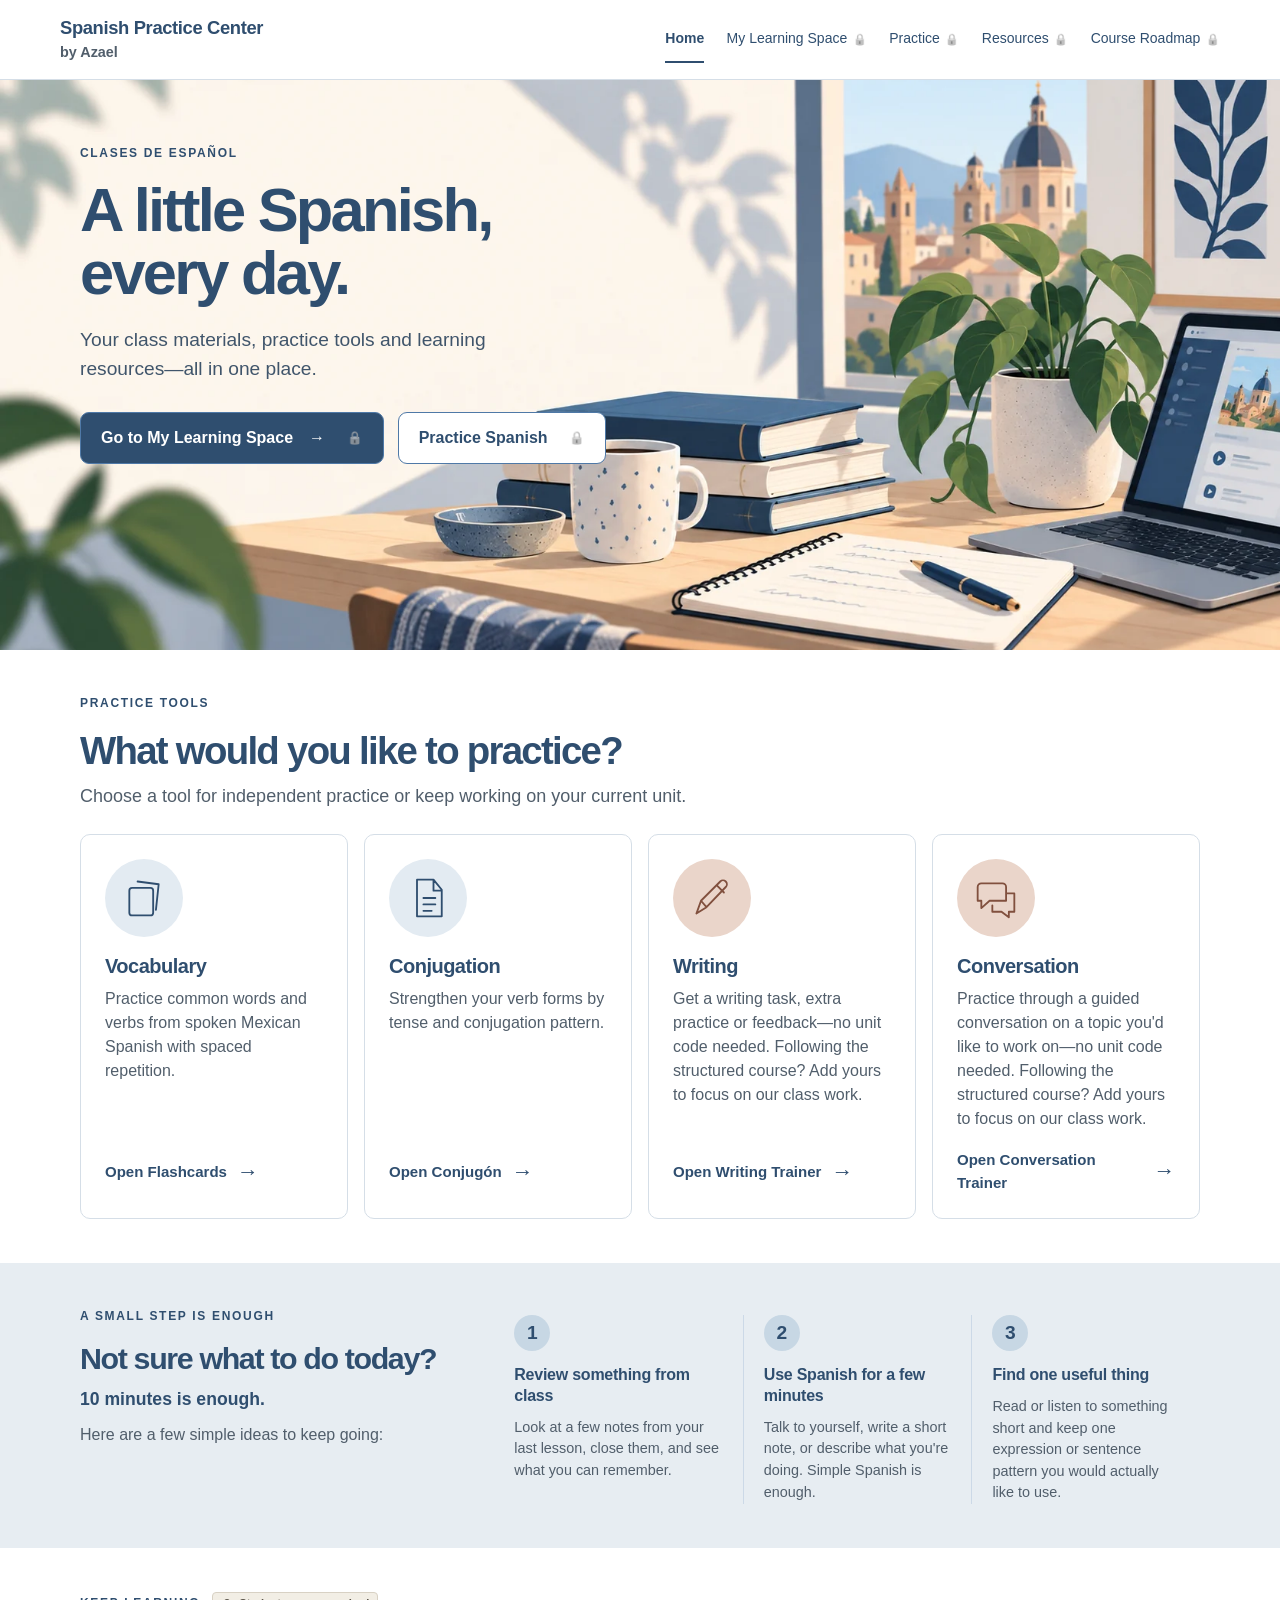
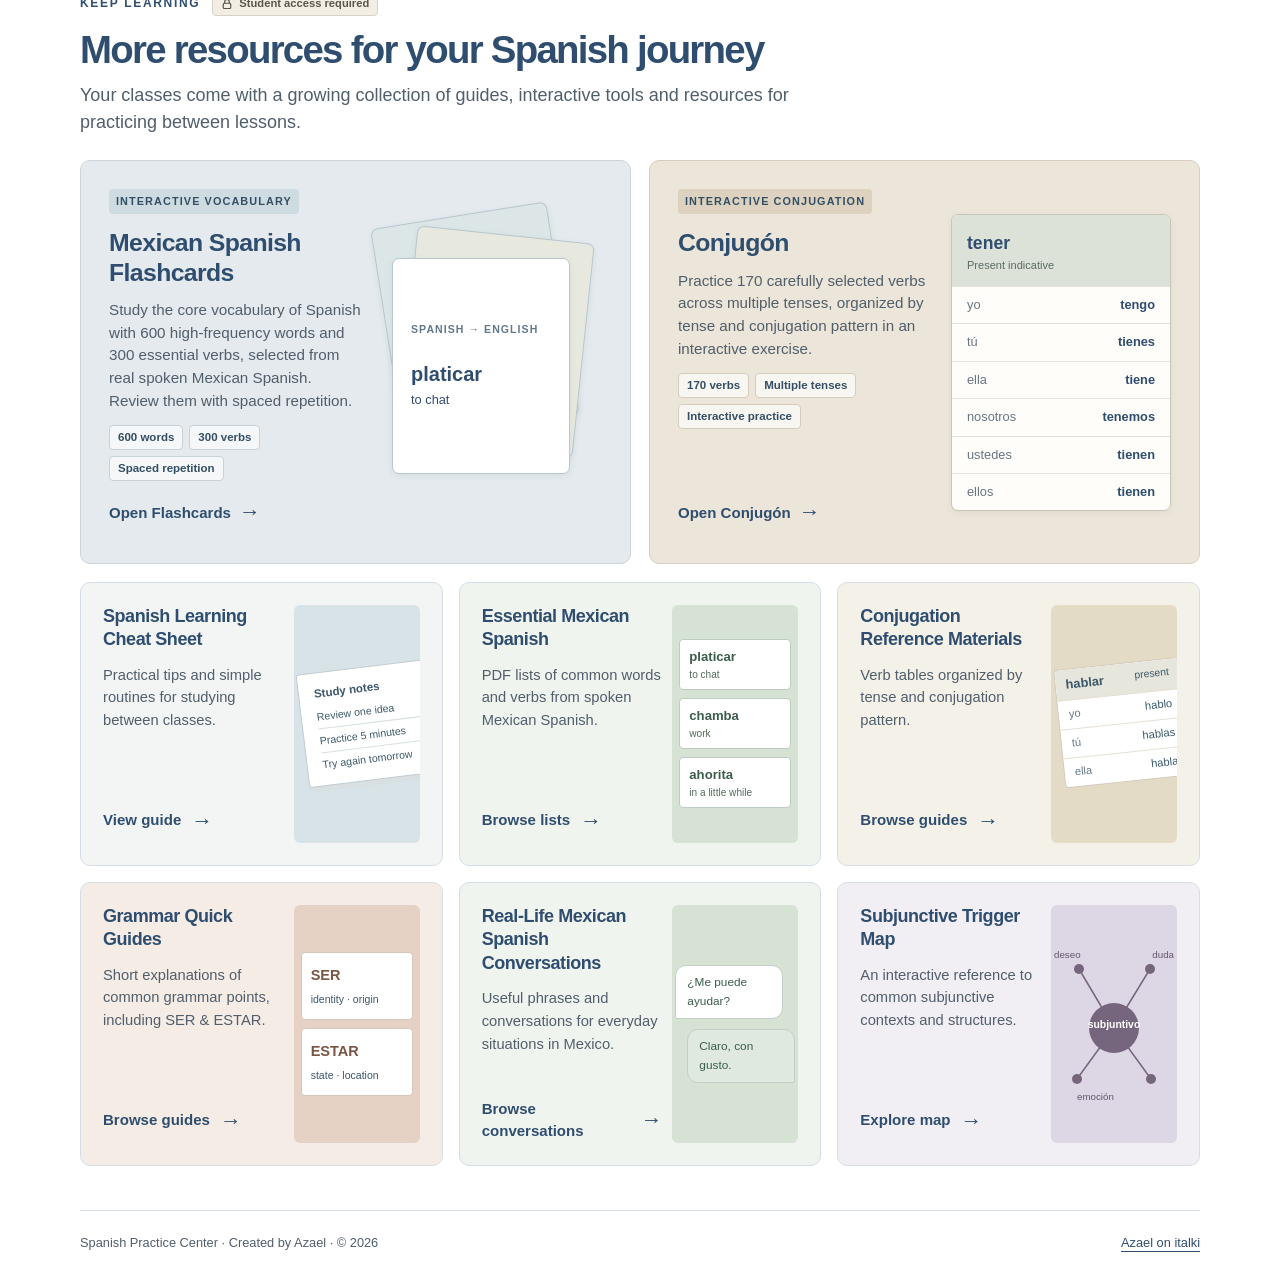
==== commit b4e32143: "Update ConjuFlow public branding to Conjugón" ====
--- a/index.html
+++ b/index.html
@@ -7,7 +7,7 @@
 </section>
 <section class="home-container home-section" aria-labelledby="tools-title"><p class="eyebrow">PRACTICE TOOLS</p><h2 id="tools-title">What would you like to practice?</h2><p class="home-section-intro">Choose a tool for independent practice or keep working on your current unit.</p><div class="home-tools">
 <article class="home-tool tone-blue"><span class="home-icon"><svg viewBox="0 0 48 48" fill="none" stroke="currentColor" stroke-width="2" stroke-linejoin="round" stroke-linecap="round" aria-hidden="true"><rect x="8" y="13" width="26" height="30" rx="3"/><path d="m17 6 23 3-3 28"/></svg></span><h3>Vocabulary</h3><p>Practice common words and verbs from spoken Mexican Spanish with spaced repetition.</p><a data-student-access href="/go/flashcards" target="_blank" rel="noopener noreferrer" aria-describedby="new-tab-description">Open Flashcards <span aria-hidden="true">→</span></a></article>
-<article class="home-tool tone-blue"><span class="home-icon"><svg viewBox="0 0 48 48" fill="none" stroke="currentColor" stroke-width="2" stroke-linejoin="round" stroke-linecap="round" aria-hidden="true"><path d="M12 4h18l9 11v29H12zM30 4v12h9M19 24h13M19 31h13M19 38h9"/></svg></span><h3>Conjugation</h3><p>Strengthen your verb forms by tense and conjugation pattern.</p><a data-student-access href="/go/conjugation" target="_blank" rel="noopener noreferrer" aria-describedby="new-tab-description">Open ConjuFlow <span aria-hidden="true">→</span></a></article>
+<article class="home-tool tone-blue"><span class="home-icon"><svg viewBox="0 0 48 48" fill="none" stroke="currentColor" stroke-width="2" stroke-linejoin="round" stroke-linecap="round" aria-hidden="true"><path d="M12 4h18l9 11v29H12zM30 4v12h9M19 24h13M19 31h13M19 38h9"/></svg></span><h3>Conjugation</h3><p>Strengthen your verb forms by tense and conjugation pattern.</p><a data-student-access href="/go/conjugation" target="_blank" rel="noopener noreferrer" aria-describedby="new-tab-description">Open Conjugón <span aria-hidden="true">→</span></a></article>
 <article class="home-tool tone-terracotta"><span class="home-icon"><svg viewBox="0 0 48 48" fill="none" stroke="currentColor" stroke-width="2" stroke-linejoin="round" stroke-linecap="round" aria-hidden="true"><path d="m7 41 5-14L33 6a4 4 0 0 1 6 6L18 34zM29 10l8 8M12 27l6 7"/></svg></span><h3>Writing</h3><p>Get a writing task, extra practice or feedback—no unit code needed. Following the structured course? Add yours to focus on our class work.</p><a data-student-access href="/go/writing" target="_blank" rel="noopener noreferrer" aria-describedby="new-tab-description">Open Writing Trainer <span aria-hidden="true">→</span></a></article>
 <article class="home-tool tone-terracotta"><span class="home-icon"><svg viewBox="0 0 48 48" fill="none" stroke="currentColor" stroke-width="2" stroke-linejoin="round" stroke-linecap="round" aria-hidden="true"><path d="M8 8h23a4 4 0 0 1 4 4v15H17l-9 8v-8H4V12a4 4 0 0 1 4-4zM35 19h9v20h-6v6l-8-6H20v-7"/></svg></span><h3>Conversation</h3><p>Practice through a guided conversation on a topic you'd like to work on—no unit code needed. Following the structured course? Add yours to focus on our class work.</p><a data-student-access href="/go/conversation" target="_blank" rel="noopener noreferrer" aria-describedby="new-tab-description">Open Conversation Trainer <span aria-hidden="true">→</span></a></article>
 </div></section>
@@ -25,7 +25,7 @@
 <div class="home-feature-art flashcard-art" aria-hidden="true"><div class="flashcard-sheet flashcard-sheet-back"><span>ahorita</span><small>in a little while</small></div><div class="flashcard-sheet flashcard-sheet-middle"><span>chamba</span><small>work · job</small></div><div class="flashcard-sheet flashcard-sheet-front"><small>SPANISH → ENGLISH</small><strong>platicar</strong><span>to chat</span></div></div>
 </article>
 <article class="home-feature home-feature-conjuflow">
-<div class="home-feature-copy"><p class="home-feature-type">INTERACTIVE CONJUGATION</p><h3>ConjuFlow</h3><p>Practice 170 carefully selected verbs across multiple tenses, organized by tense and conjugation pattern in an interactive exercise.</p><ul class="home-feature-facts" aria-label="ConjuFlow features"><li>170 verbs</li><li>Multiple tenses</li><li>Interactive practice</li></ul><a data-student-access href="/go/conjugation" target="_blank" rel="noopener noreferrer" aria-describedby="new-tab-description">Open ConjuFlow <span aria-hidden="true">→</span></a></div>
+<div class="home-feature-copy"><p class="home-feature-type">INTERACTIVE CONJUGATION</p><h3>Conjugón</h3><p>Practice 170 carefully selected verbs across multiple tenses, organized by tense and conjugation pattern in an interactive exercise.</p><ul class="home-feature-facts" aria-label="Conjugón features"><li>170 verbs</li><li>Multiple tenses</li><li>Interactive practice</li></ul><a data-student-access href="/go/conjugation" target="_blank" rel="noopener noreferrer" aria-describedby="new-tab-description">Open Conjugón <span aria-hidden="true">→</span></a></div>
 <div class="home-feature-art conjugation-art" aria-hidden="true"><div class="conjugation-window"><div class="conjugation-window-head"><span>tener</span><small>Present indicative</small></div><div class="conjugation-row"><span>yo</span><strong>tengo</strong></div><div class="conjugation-row"><span>tú</span><strong>tienes</strong></div><div class="conjugation-row"><span>ella</span><strong>tiene</strong></div><div class="conjugation-row"><span>nosotros</span><strong>tenemos</strong></div><div class="conjugation-row"><span>ustedes</span><strong>tienen</strong></div><div class="conjugation-row"><span>ellos</span><strong>tienen</strong></div></div></div>
 </article>
 </div>
--- a/assets/home.css
+++ b/assets/home.css
@@ -55,6 +55,7 @@
 .home-showcase-access svg { width: 12px; height: 12px; flex: 0 0 12px; }
 .home.student-authenticated .home-showcase-access { display: none; }
 .home-showcase [data-student-access]::after { content: none; }
+.home-tools [data-student-access]::after, .home-today [data-student-access]::after { content: none; }
 .home-showcase .home-section-intro { max-width: 720px; }
 .home-showcase-featured { display: grid; grid-template-columns: repeat(2, minmax(0, 1fr)); gap: 18px; margin-bottom: 18px; }
 .home-feature { display: grid; grid-template-columns: minmax(0, 1fr) 220px; gap: 18px; min-height: 400px; padding: 28px; border: 1px solid #cbd5de; border-radius: 10px; overflow: hidden; }
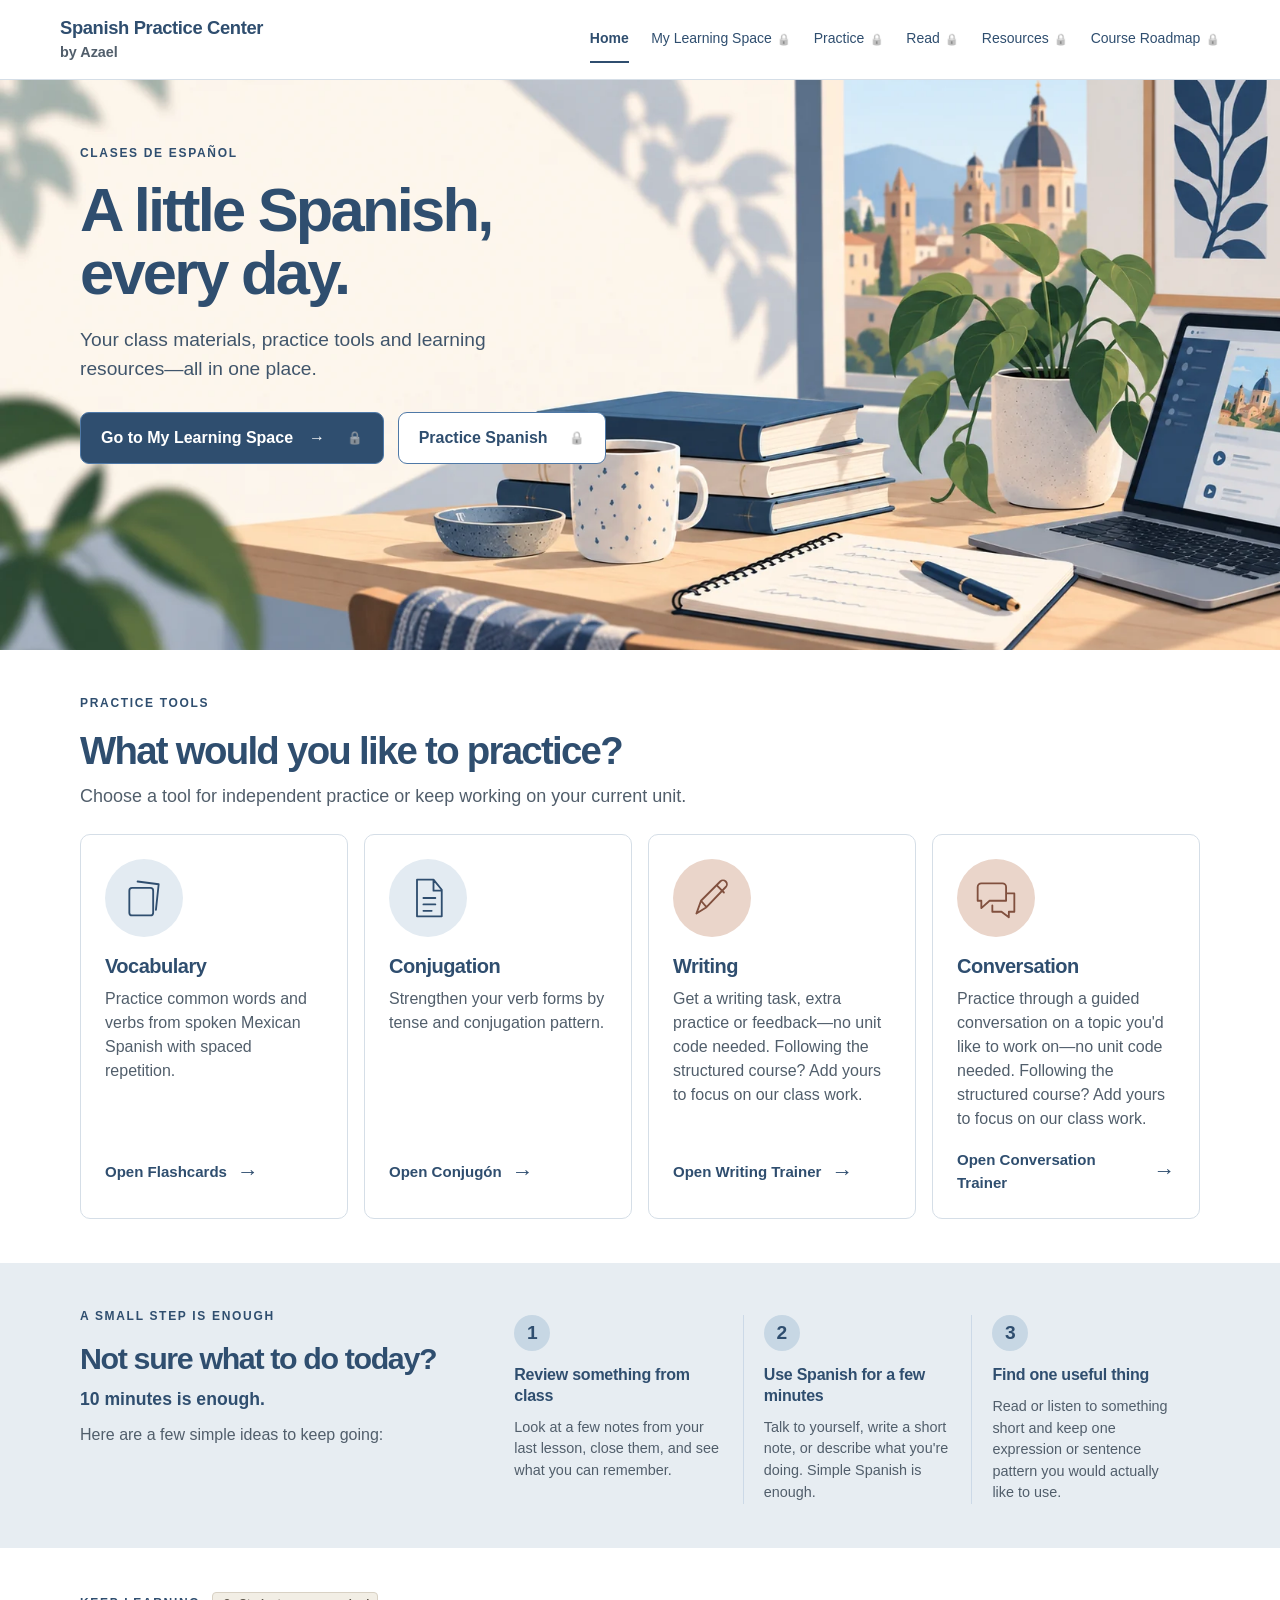
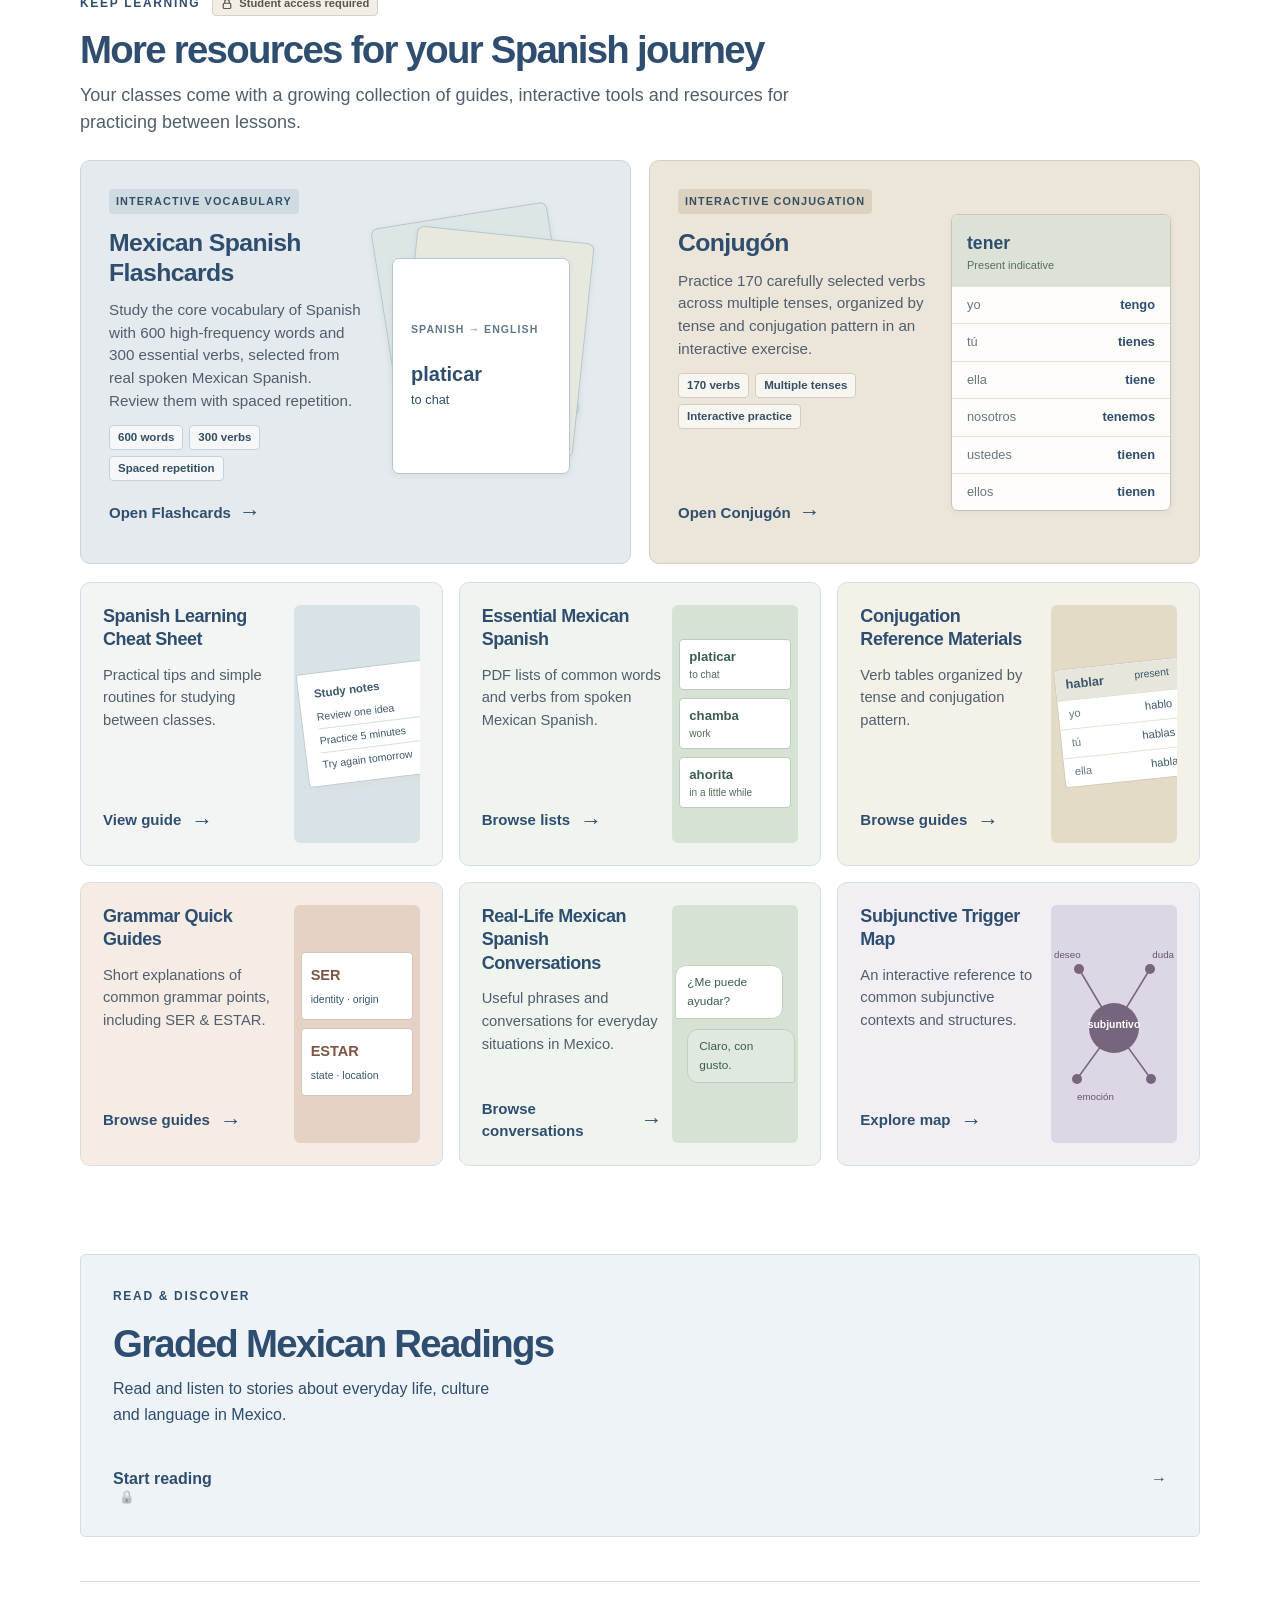
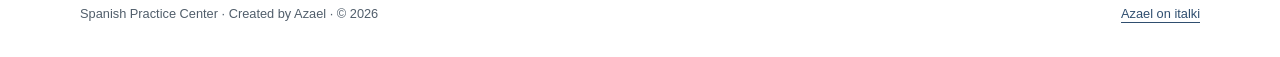
==== commit e640c668: "Implement protected Read library and interactive reading experience" ====
--- a/index.html
+++ b/index.html
@@ -1,6 +1,6 @@
 <!doctype html>
 <html lang="en"><head><meta charset="utf-8"><meta name="viewport" content="width=device-width,initial-scale=1"><meta name="robots" content="noindex,nofollow"><meta name="description" content="Your Spanish learning materials, practice tools and course roadmap with Azael."><title>Home · Spanish Practice Center</title><link rel="stylesheet" href="assets/styles.css"><link rel="stylesheet" href="assets/home.css"><script type="module" src="assets/app.js"></script></head>
-<body class="home"><a class="skip" href="#main">Skip to content</a><span class="sr-only" id="new-tab-description">Opens in a new tab</span><header><div class="header-inner"><a class="brand" href="index.html"><strong>Spanish Practice Center</strong><span>by Azael</span></a><button class="menu-toggle" aria-expanded="false" aria-controls="navigation" hidden>Menu</button><nav id="navigation" aria-label="Main navigation"><a href="index.html" aria-current="page">Home</a><a data-student-access href="my-learning-space.html">My Learning Space</a><a data-student-access href="practice.html">Practice</a><a data-student-access href="resources.html">Resources</a><a data-student-access href="course-roadmap.html">Course Roadmap</a></nav></div></header><main id="main">
+<body class="home"><a class="skip" href="#main">Skip to content</a><span class="sr-only" id="new-tab-description">Opens in a new tab</span><header><div class="header-inner"><a class="brand" href="index.html"><strong>Spanish Practice Center</strong><span>by Azael</span></a><button class="menu-toggle" aria-expanded="false" aria-controls="navigation" hidden>Menu</button><nav id="navigation" aria-label="Main navigation"><a href="index.html" aria-current="page">Home</a><a data-student-access href="my-learning-space.html">My Learning Space</a><a data-student-access href="practice.html">Practice</a><a data-student-access href="read.html">Read</a><a data-student-access href="resources.html">Resources</a><a data-student-access href="course-roadmap.html">Course Roadmap</a></nav></div></header><main id="main">
 <section class="home-hero" aria-labelledby="home-title">
 <img class="home-hero-image" src="assets/home-hero.webp" alt="" width="1672" height="941" fetchpriority="high">
 <div class="home-container home-hero-content"><p class="eyebrow">CLASES DE ESPAÑOL</p><h1 id="home-title">A little Spanish,<br>every day.</h1><p class="home-lede">Your class materials, practice tools and learning resources—all in one place.</p><div class="home-actions"><a class="home-button home-button-primary" data-student-access href="my-learning-space.html">Go to My Learning Space <span aria-hidden="true">→</span></a><a class="home-button" data-student-access href="practice.html">Practice Spanish</a></div></div>
@@ -36,4 +36,4 @@
 <article class="home-resource home-resource-clay"><div class="home-resource-art" aria-hidden="true"><div class="mini-grammar"><div><strong>SER</strong><span>identity · origin</span></div><div><strong>ESTAR</strong><span>state · location</span></div></div></div><div class="home-resource-copy"><h3>Grammar Quick Guides</h3><p>Short explanations of common grammar points, including SER &amp; ESTAR.</p><a data-student-access href="resources.html#grammar-quick-guides-title">Browse guides <span aria-hidden="true">→</span></a></div></article>
 <article class="home-resource home-resource-sage"><div class="home-resource-art" aria-hidden="true"><div class="mini-dialogue"><span>¿Me puede ayudar?</span><span>Claro, con gusto.</span></div></div><div class="home-resource-copy"><h3>Real-Life Mexican Spanish Conversations</h3><p>Useful phrases and conversations for everyday situations in Mexico.</p><a data-student-access href="resources.html#real-life-conversations-title">Browse conversations <span aria-hidden="true">→</span></a></div></article>
 <article class="home-resource home-resource-plum"><div class="home-resource-art" aria-hidden="true"><div class="mini-map"><svg viewBox="0 0 126 172" fill="none" aria-hidden="true"><path d="M28 31 63 90 99 31M26 141 63 90 100 141" stroke="currentColor" stroke-width="1.5"/><circle cx="63" cy="90" r="25" fill="currentColor"/><circle cx="28" cy="31" r="5" fill="currentColor"/><circle cx="99" cy="31" r="5" fill="currentColor"/><circle cx="26" cy="141" r="5" fill="currentColor"/><circle cx="100" cy="141" r="5" fill="currentColor"/></svg><strong>subjuntivo</strong><span class="map-label map-label-a">deseo</span><span class="map-label map-label-b">duda</span><span class="map-label map-label-c">emoción</span></div></div><div class="home-resource-copy"><h3>Subjunctive Trigger Map</h3><p>An interactive reference to common subjunctive contexts and structures.</p><a data-student-access href="resources.html#subjunctive-map-title">Explore map <span aria-hidden="true">→</span></a></div></article>
-</div></section></main><footer><span>Spanish Practice Center · Created by Azael · © 2026</span><a class="" href="https://www.italki.com/en/teacher/1284133">Azael on italki</a></footer></body></html>
+</div></section><section class="home-container home-section" aria-labelledby="home-read-title"><a class="primary-card light" data-student-access href="read.html"><p class="eyebrow">READ &amp; DISCOVER</p><h2 id="home-read-title">Graded Mexican Readings</h2><p>Read and listen to stories about everyday life, culture and language in Mexico.</p><span class="action">Start reading <span aria-hidden="true">→</span></span></a></section></main><footer><span>Spanish Practice Center · Created by Azael · © 2026</span><a class="" href="https://www.italki.com/en/teacher/1284133">Azael on italki</a></footer></body></html>
